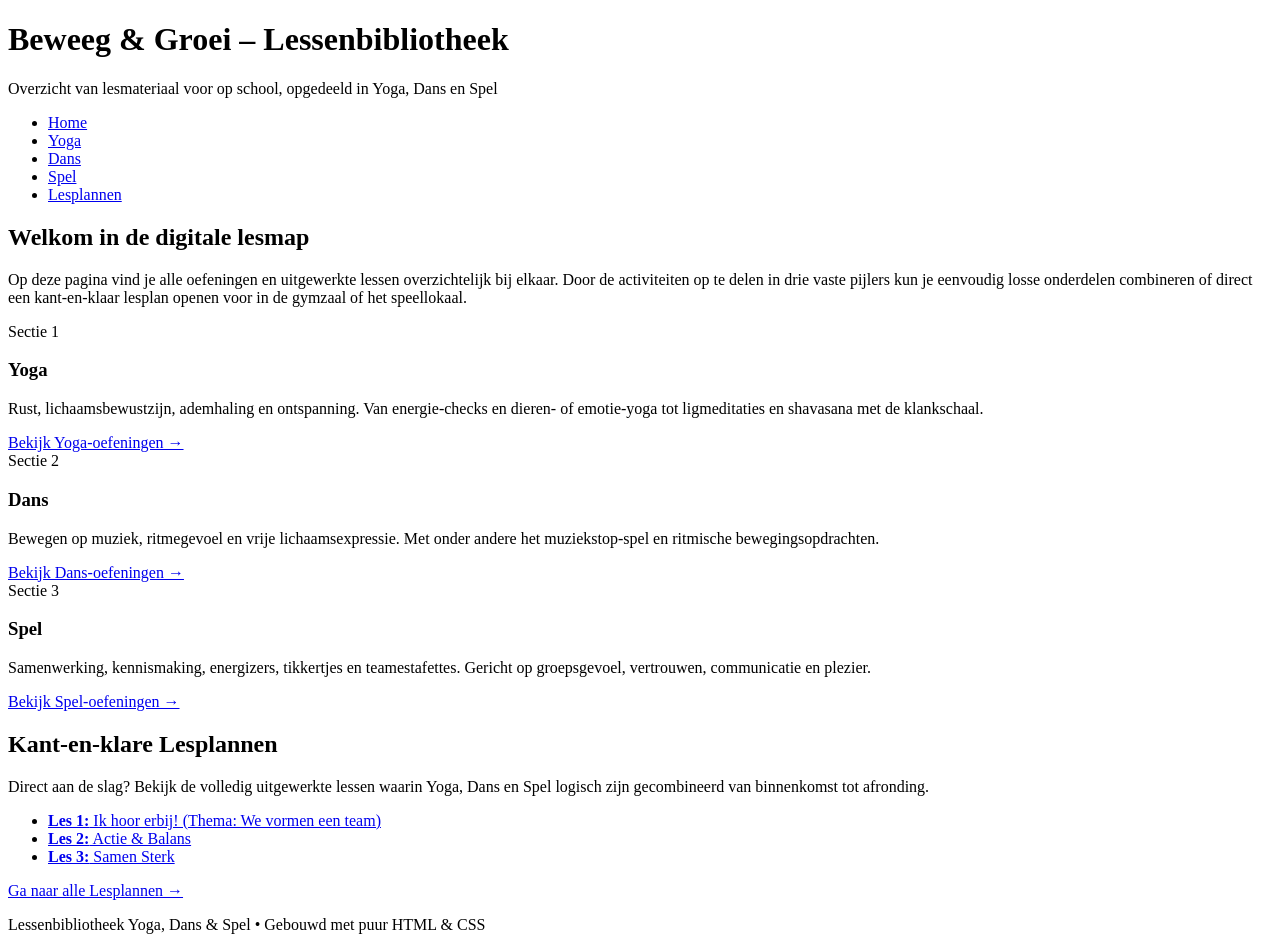
==== index.html @ 541b028b "Add files via upload" ====
<!DOCTYPE html>
<html lang="nl">
<head>
    <meta charset="UTF-8">
    <meta name="viewport" content="width=device-width, initial-scale=1.0">
    <title>Lessenoverzicht – Yoga, Dans &amp; Spel</title>
    <link rel="stylesheet" href="css/style.css">
</head>
<body>

    <header class="site-header">
        <div class="container">
            <h1>Beweeg &amp; Groei – Lessenbibliotheek</h1>
            <p class="subtitle">Overzicht van lesmateriaal voor op school, opgedeeld in Yoga, Dans en Spel</p>
        </div>
    </header>

    <nav class="main-nav" aria-label="Hoofdnavigatie">
        <div class="container">
            <ul>
                <li><a href="index.html" class="active">Home</a></li>
                <li><a href="yoga.html">Yoga</a></li>
                <li><a href="dans.html">Dans</a></li>
                <li><a href="spel.html">Spel</a></li>
                <li><a href="lessen.html">Lesplannen</a></li>
            </ul>
        </div>
    </nav>

    <main class="container">
        <section class="intro-section">
            <h2>Welkom in de digitale lesmap</h2>
            <p>
                Op deze pagina vind je alle oefeningen en uitgewerkte lessen overzichtelijk bij elkaar. 
                Door de activiteiten op te delen in drie vaste pijlers kun je eenvoudig losse onderdelen 
                combineren of direct een kant-en-klaar lesplan openen voor in de gymzaal of het speellokaal.
            </p>
        </section>

        <section class="pillars-grid" aria-label="De drie pijlers">
            <article class="card card-yoga">
                <span class="badge badge-yoga">Sectie 1</span>
                <h3>Yoga</h3>
                <p>
                    Rust, lichaamsbewustzijn, ademhaling en ontspanning. Van energie-checks en 
                    dieren- of emotie-yoga tot ligmeditaties en shavasana met de klankschaal.
                </p>
                <a href="yoga.html" class="btn btn-yoga">Bekijk Yoga-oefeningen &rarr;</a>
            </article>

            <article class="card card-dans">
                <span class="badge badge-dans">Sectie 2</span>
                <h3>Dans</h3>
                <p>
                    Bewegen op muziek, ritmegevoel en vrije lichaamsexpressie. 
                    Met onder andere het muziekstop-spel en ritmische bewegingsopdrachten.
                </p>
                <a href="dans.html" class="btn btn-dans">Bekijk Dans-oefeningen &rarr;</a>
            </article>

            <article class="card card-spel">
                <span class="badge badge-spel">Sectie 3</span>
                <h3>Spel</h3>
                <p>
                    Samenwerking, kennismaking, energizers, tikkertjes en teamestafettes. 
                    Gericht op groepsgevoel, vertrouwen, communicatie en plezier.
                </p>
                <a href="spel.html" class="btn btn-spel">Bekijk Spel-oefeningen &rarr;</a>
            </article>
        </section>

        <section class="lesson-plans-banner">
            <div class="banner-content">
                <h2>Kant-en-klare Lesplannen</h2>
                <p>
                    Direct aan de slag? Bekijk de volledig uitgewerkte lessen waarin Yoga, Dans en Spel 
                    logisch zijn gecombineerd van binnenkomst tot afronding.
                </p>
                <ul class="lesson-quicklinks">
                    <li><a href="lessen.html#les-1"><strong>Les 1:</strong> Ik hoor erbij! (Thema: We vormen een team)</a></li>
                    <li><a href="lessen.html#les-2"><strong>Les 2:</strong> Actie &amp; Balans</a></li>
                    <li><a href="lessen.html#les-3"><strong>Les 3:</strong> Samen Sterk</a></li>
                </ul>
                <a href="lessen.html" class="btn btn-primary">Ga naar alle Lesplannen &rarr;</a>
            </div>
        </section>
    </main>

    <footer class="site-footer">
        <div class="container">
            <p>Lessenbibliotheek Yoga, Dans &amp; Spel &bull; Gebouwd met puur HTML &amp; CSS</p>
        </div>
    </footer>

</body>
</html>
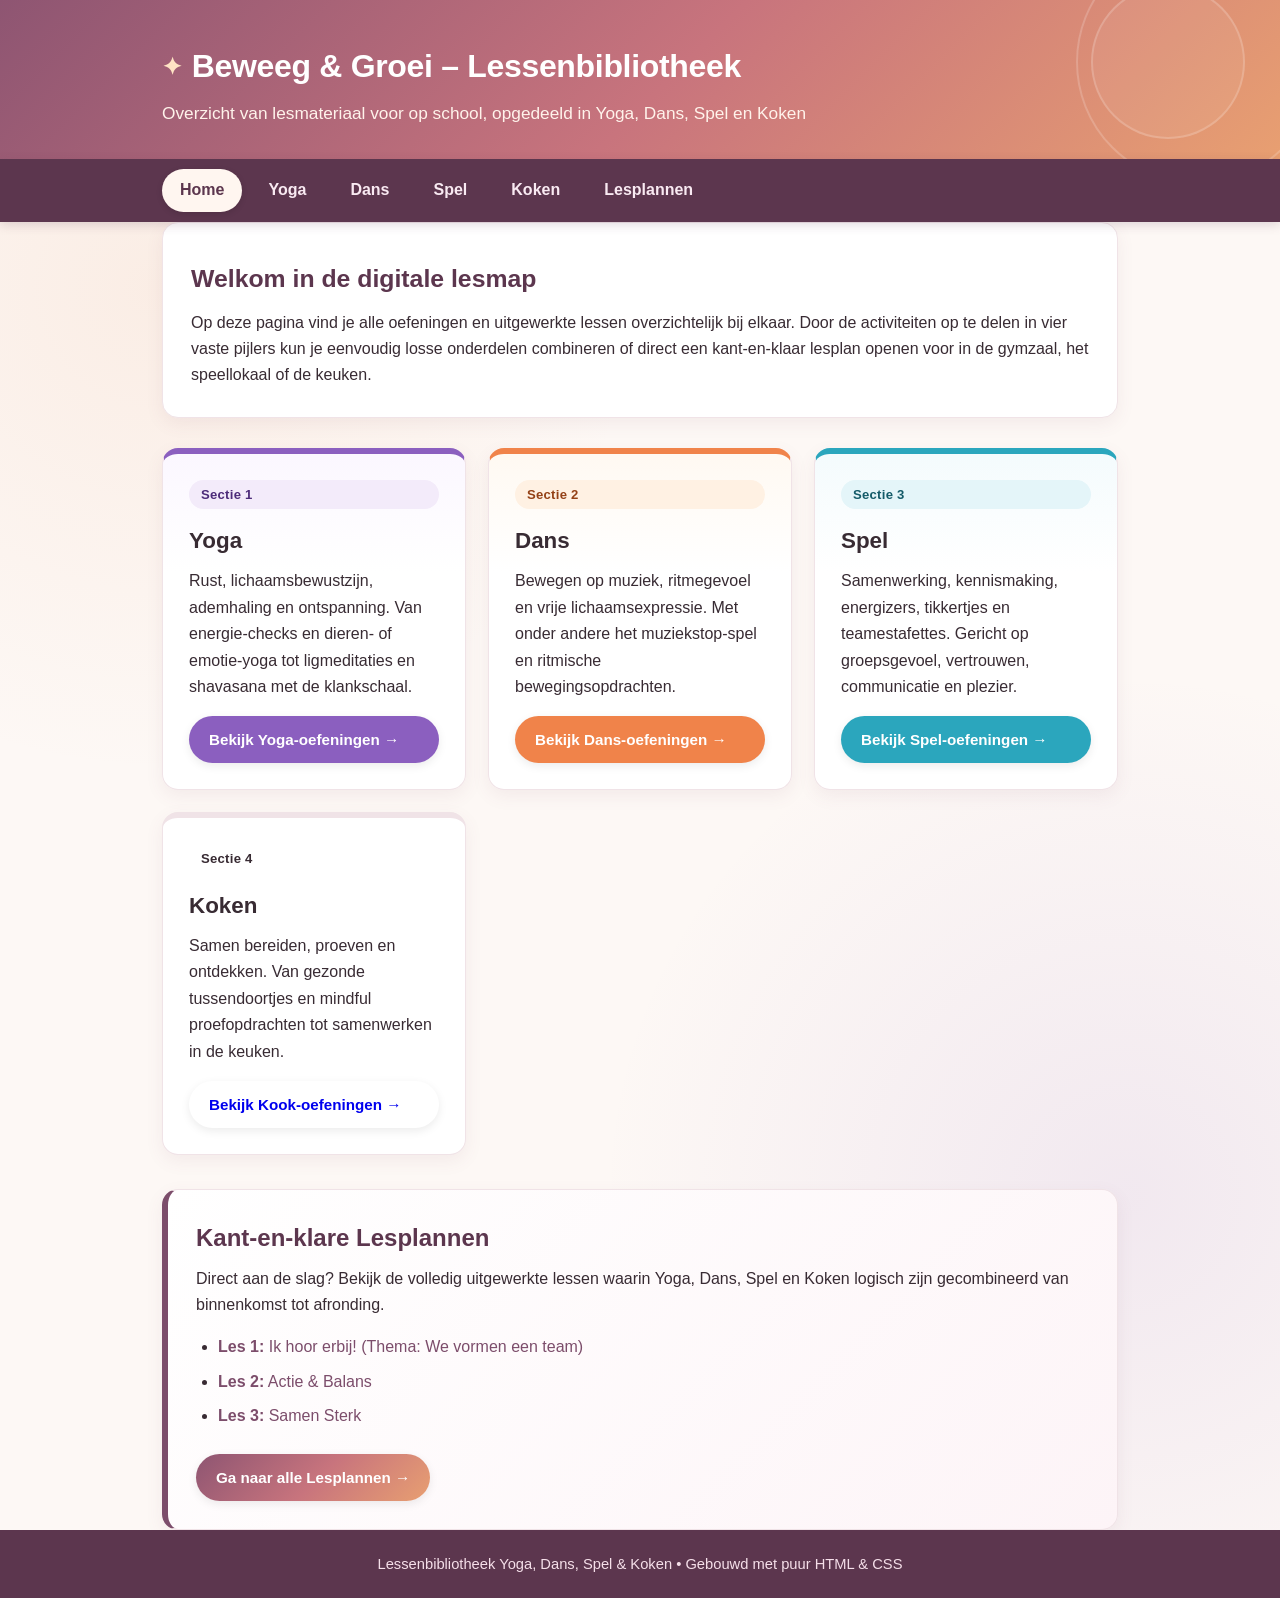
==== commit 9db78d95: "Update index.html" ====
--- a/index.html
+++ b/index.html
@@ -3,7 +3,7 @@
 <head>
     <meta charset="UTF-8">
     <meta name="viewport" content="width=device-width, initial-scale=1.0">
-    <title>Lessenoverzicht – Yoga, Dans &amp; Spel</title>
+    <title>Lessenoverzicht – Yoga, Dans, Spel &amp; Koken</title>
     <link rel="stylesheet" href="css/style.css">
 </head>
 <body>
@@ -11,7 +11,7 @@
     <header class="site-header">
         <div class="container">
             <h1>Beweeg &amp; Groei – Lessenbibliotheek</h1>
-            <p class="subtitle">Overzicht van lesmateriaal voor op school, opgedeeld in Yoga, Dans en Spel</p>
+            <p class="subtitle">Overzicht van lesmateriaal voor op school, opgedeeld in Yoga, Dans, Spel en Koken</p>
         </div>
     </header>
 
@@ -22,6 +22,7 @@
                 <li><a href="yoga.html">Yoga</a></li>
                 <li><a href="dans.html">Dans</a></li>
                 <li><a href="spel.html">Spel</a></li>
+                <li><a href="koken.html">Koken</a></li>
                 <li><a href="lessen.html">Lesplannen</a></li>
             </ul>
         </div>
@@ -32,12 +33,12 @@
             <h2>Welkom in de digitale lesmap</h2>
             <p>
                 Op deze pagina vind je alle oefeningen en uitgewerkte lessen overzichtelijk bij elkaar. 
-                Door de activiteiten op te delen in drie vaste pijlers kun je eenvoudig losse onderdelen 
-                combineren of direct een kant-en-klaar lesplan openen voor in de gymzaal of het speellokaal.
+                Door de activiteiten op te delen in vier vaste pijlers kun je eenvoudig losse onderdelen 
+                combineren of direct een kant-en-klaar lesplan openen voor in de gymzaal, het speellokaal of de keuken.
             </p>
         </section>
 
-        <section class="pillars-grid" aria-label="De drie pijlers">
+        <section class="pillars-grid" aria-label="De vier pijlers">
             <article class="card card-yoga">
                 <span class="badge badge-yoga">Sectie 1</span>
                 <h3>Yoga</h3>
@@ -67,13 +68,23 @@
                 </p>
                 <a href="spel.html" class="btn btn-spel">Bekijk Spel-oefeningen &rarr;</a>
             </article>
+
+            <article class="card card-koken">
+                <span class="badge badge-koken">Sectie 4</span>
+                <h3>Koken</h3>
+                <p>
+                    Samen bereiden, proeven en ontdekken. Van gezonde tussendoortjes 
+                    en mindful proefopdrachten tot samenwerken in de keuken.
+                </p>
+                <a href="koken.html" class="btn btn-koken">Bekijk Kook-oefeningen &rarr;</a>
+            </article>
         </section>
 
         <section class="lesson-plans-banner">
             <div class="banner-content">
                 <h2>Kant-en-klare Lesplannen</h2>
                 <p>
-                    Direct aan de slag? Bekijk de volledig uitgewerkte lessen waarin Yoga, Dans en Spel 
+                    Direct aan de slag? Bekijk de volledig uitgewerkte lessen waarin Yoga, Dans, Spel en Koken 
                     logisch zijn gecombineerd van binnenkomst tot afronding.
                 </p>
                 <ul class="lesson-quicklinks">
@@ -88,7 +99,7 @@
 
     <footer class="site-footer">
         <div class="container">
-            <p>Lessenbibliotheek Yoga, Dans &amp; Spel &bull; Gebouwd met puur HTML &amp; CSS</p>
+            <p>Lessenbibliotheek Yoga, Dans, Spel &amp; Koken &bull; Gebouwd met puur HTML &amp; CSS</p>
         </div>
     </footer>
 
--- a/css/style.css
+++ b/css/style.css
@@ -0,0 +1,553 @@
+/* =========================================================
+   Vrolijke & Warme Yoga-stijl (Zonder groen, puur HTML & CSS)
+   ========================================================= */
+:root {
+    /* Zachte, warme achtergronden (Zand, Lotusbloesem & Crème) */
+    --bg-page: #fdf8f5;
+    --bg-surface: #ffffff;
+    --text-main: #382b33;
+    --text-muted: #76646e;
+    --border-light: #f0e3e7;
+
+    /* Hoofdkleur: Warm Lotus-paars / Bessen & Zonsopgang */
+    --primary: #7c4d6b;
+    --primary-dark: #5c364e;
+    --header-gradient: linear-gradient(135deg, #8e5572 0%, #c8747d 52%, #e89f71 100%);
+
+    /* Sectiekleur 1: Yoga (Zacht Lavendel & Amethist) */
+    --yoga-bg: #f3ebfa;
+    --yoga-accent: #8b5fbf;
+    --yoga-text: #4d2c7a;
+
+    /* Sectiekleur 2: Dans (Zonnig Perzik & Koraal) */
+    --dans-bg: #fff1e3;
+    --dans-accent: #f0834a;
+    --dans-text: #944116;
+
+    /* Sectiekleur 3: Spel (Vrolijk Turkoois / Hemelsblauw) */
+    --spel-bg: #e4f5f9;
+    --spel-accent: #2ba6bd;
+    --spel-text: #145b69;
+
+    --radius: 16px;
+    --shadow: 0 6px 18px rgba(124, 77, 107, 0.08);
+}
+
+* {
+    box-sizing: border-box;
+    margin: 0;
+    padding: 0;
+}
+
+body {
+    font-family: "Quicksand", "Nunito", -apple-system, BlinkMacSystemFont, "Segoe UI", Roboto, Helvetica, Arial, sans-serif;
+    background-color: var(--bg-page);
+    /* Subtiel, rustgevend mandala-achtig stippen- en golfpatroon in pure CSS */
+    background-image: 
+        radial-gradient(circle at 12% 18%, rgba(232, 159, 113, 0.12) 0%, transparent 28%),
+        radial-gradient(circle at 88% 75%, rgba(139, 95, 191, 0.10) 0%, transparent 32%);
+    color: var(--text-main);
+    line-height: 1.65;
+    display: flex;
+    flex-direction: column;
+    min-height: 100vh;
+}
+
+.container {
+    width: 100%;
+    max-width: 1000px;
+    margin: 0 auto;
+    padding: 0 22px;
+}
+
+/* =========================================================
+   Header & Navigatie (Zonsopgang / Lotus sfeer)
+   ========================================================= */
+.site-header {
+    background: var(--header-gradient);
+    color: #ffffff;
+    padding: 40px 0 32px;
+    position: relative;
+    overflow: hidden;
+}
+
+/* Decoratieve lotus/zonne-cirkels in de header (pure CSS) */
+.site-header::before,
+.site-header::after {
+    content: "";
+    position: absolute;
+    border-radius: 50%;
+    border: 2px solid rgba(255, 255, 255, 0.18);
+    pointer-events: none;
+}
+
+.site-header::before {
+    width: 240px;
+    height: 240px;
+    right: -40px;
+    top: -60px;
+}
+
+.site-header::after {
+    width: 150px;
+    height: 150px;
+    right: 35px;
+    top: -15px;
+    background: rgba(255, 255, 255, 0.06);
+}
+
+.site-header h1 {
+    font-size: 2rem;
+    letter-spacing: -0.01em;
+    margin-bottom: 6px;
+    display: flex;
+    align-items: center;
+    gap: 10px;
+}
+
+/* Subtiel lotus/ster-symbool voor de titel */
+.site-header h1::before {
+    content: "✦";
+    font-size: 1.5rem;
+    color: #ffe3c4;
+}
+
+.site-header .subtitle {
+    color: #fff3eb;
+    font-size: 1.08rem;
+}
+
+.main-nav {
+    background-color: var(--primary-dark);
+    position: sticky;
+    top: 0;
+    z-index: 10;
+    box-shadow: 0 3px 10px rgba(92, 54, 78, 0.18);
+}
+
+.main-nav ul {
+    list-style: none;
+    display: flex;
+    flex-wrap: wrap;
+    gap: 8px;
+    padding: 10px 0;
+}
+
+.main-nav a {
+    display: inline-block;
+    color: #f9eaf2;
+    text-decoration: none;
+    padding: 8px 18px;
+    border-radius: 25px;
+    font-weight: 600;
+    transition: background-color 0.2s, transform 0.15s;
+}
+
+.main-nav a:hover {
+    background-color: rgba(255, 255, 255, 0.16);
+    color: #ffffff;
+}
+
+.main-nav a.active {
+    background-color: #fff6f0;
+    color: var(--primary-dark);
+    font-weight: 700;
+    box-shadow: 0 2px 6px rgba(0, 0, 0, 0.12);
+}
+
+/* =========================================================
+   Main Content & Intro
+   ========================================================= */
+main {
+    flex: 1;
+    padding: 34px 22px 52px;
+}
+
+.intro-section {
+    background: var(--bg-surface);
+    padding: 28px;
+    border-radius: var(--radius);
+    border: 1px solid var(--border-light);
+    box-shadow: var(--shadow);
+    margin-bottom: 30px;
+}
+
+.intro-section h2 {
+    margin-top: 8px;
+    margin-bottom: 10px;
+    font-size: 1.55rem;
+    color: var(--primary-dark);
+}
+
+.anchor-nav {
+    display: flex;
+    flex-wrap: wrap;
+    gap: 10px;
+    margin-top: 18px;
+}
+
+.anchor-nav a {
+    background-color: #fcf5f8;
+    border: 1px solid #e6d3dc;
+    color: var(--primary-dark);
+    text-decoration: none;
+    padding: 7px 16px;
+    border-radius: 25px;
+    font-size: 0.9rem;
+    font-weight: 600;
+    transition: all 0.2s;
+}
+
+.anchor-nav a:hover {
+    background-color: var(--primary);
+    border-color: var(--primary);
+    color: #ffffff;
+}
+
+/* =========================================================
+   Badges & Knoppen
+   ========================================================= */
+.badge {
+    display: inline-block;
+    padding: 4px 12px;
+    border-radius: 25px;
+    font-size: 0.82rem;
+    font-weight: 700;
+    letter-spacing: 0.02em;
+}
+
+.badge-yoga {
+    background-color: var(--yoga-bg);
+    color: var(--yoga-text);
+}
+
+.badge-dans {
+    background-color: var(--dans-bg);
+    color: var(--dans-text);
+}
+
+.badge-spel {
+    background-color: var(--spel-bg);
+    color: var(--spel-text);
+}
+
+.badge-neutral {
+    background-color: #f5eef2;
+    color: var(--text-muted);
+}
+
+.btn {
+    display: inline-block;
+    text-decoration: none;
+    padding: 11px 20px;
+    border-radius: 25px;
+    font-weight: 700;
+    font-size: 0.95rem;
+    margin-top: 16px;
+    transition: transform 0.15s, opacity 0.2s;
+    box-shadow: 0 3px 10px rgba(0, 0, 0, 0.08);
+}
+
+.btn:hover {
+    opacity: 0.92;
+    transform: translateY(-1px);
+}
+
+.btn-yoga {
+    background-color: var(--yoga-accent);
+    color: #ffffff;
+}
+
+.btn-dans {
+    background-color: var(--dans-accent);
+    color: #ffffff;
+}
+
+.btn-spel {
+    background-color: var(--spel-accent);
+    color: #ffffff;
+}
+
+.btn-primary {
+    background: var(--header-gradient);
+    color: #ffffff;
+}
+
+/* =========================================================
+   Homepagina Grid & Banner
+   ========================================================= */
+.pillars-grid {
+    display: grid;
+    grid-template-columns: repeat(auto-fit, minmax(280px, 1fr));
+    gap: 22px;
+    margin-bottom: 34px;
+}
+
+.card {
+    background: var(--bg-surface);
+    border-radius: var(--radius);
+    padding: 26px;
+    border: 1px solid var(--border-light);
+    border-top-width: 6px;
+    box-shadow: var(--shadow);
+    display: flex;
+    flex-direction: column;
+    justify-content: space-between;
+}
+
+.card h3 {
+    margin: 14px 0 8px;
+    font-size: 1.4rem;
+    color: var(--text-main);
+}
+
+.card-yoga {
+    border-top-color: var(--yoga-accent);
+    background: linear-gradient(180deg, #fbf7ff 0%, #ffffff 35%);
+}
+
+.card-dans {
+    border-top-color: var(--dans-accent);
+    background: linear-gradient(180deg, #fff9f2 0%, #ffffff 35%);
+}
+
+.card-spel {
+    border-top-color: var(--spel-accent);
+    background: linear-gradient(180deg, #f4fbfd 0%, #ffffff 35%);
+}
+
+.lesson-plans-banner {
+    background: linear-gradient(135deg, #ffffff 0%, #fdf4f7 100%);
+    border: 1px solid var(--border-light);
+    border-left: 6px solid var(--primary);
+    border-radius: var(--radius);
+    padding: 28px;
+    box-shadow: var(--shadow);
+}
+
+.lesson-plans-banner h2 {
+    margin-bottom: 8px;
+    color: var(--primary-dark);
+}
+
+.lesson-quicklinks {
+    margin: 16px 0 8px 22px;
+}
+
+.lesson-quicklinks li {
+    margin-bottom: 8px;
+}
+
+.lesson-quicklinks a {
+    color: var(--primary);
+    text-decoration: none;
+    font-weight: 500;
+}
+
+.lesson-quicklinks a:hover {
+    text-decoration: underline;
+    color: var(--primary-dark);
+}
+
+/* =========================================================
+   Inklapbare Oefeningen (<details> & <summary>)
+   ========================================================= */
+.category-section {
+    margin-bottom: 34px;
+}
+
+.category-section h3 {
+    margin-bottom: 16px;
+    padding-bottom: 8px;
+    border-bottom: 2px solid var(--border-light);
+    color: var(--primary-dark);
+    font-size: 1.25rem;
+}
+
+.exercise-card {
+    background: var(--bg-surface);
+    border: 1px solid var(--border-light);
+    border-left-width: 6px;
+    border-radius: 14px;
+    margin-bottom: 14px;
+    box-shadow: var(--shadow);
+    overflow: hidden;
+}
+
+.exercise-card.card-yoga { border-left-color: var(--yoga-accent); }
+.exercise-card.card-dans { border-left-color: var(--dans-accent); }
+.exercise-card.card-spel { border-left-color: var(--spel-accent); }
+
+.exercise-card summary {
+    padding: 18px 22px;
+    cursor: pointer;
+    list-style: none;
+    display: flex;
+    justify-content: space-between;
+    align-items: center;
+    flex-wrap: wrap;
+    gap: 10px;
+    font-weight: 700;
+}
+
+.exercise-card summary::-webkit-details-marker {
+    display: none;
+}
+
+.exercise-card summary::after {
+    content: "+";
+    font-size: 1.35rem;
+    font-weight: bold;
+    color: var(--primary);
+    background: #f9eff4;
+    width: 30px;
+    height: 30px;
+    border-radius: 50%;
+    display: inline-flex;
+    align-items: center;
+    justify-content: center;
+    margin-left: 8px;
+}
+
+.exercise-card[open] summary::after {
+    content: "−";
+    background: var(--primary);
+    color: #ffffff;
+}
+
+.exercise-card[open] summary {
+    border-bottom: 1px solid var(--border-light);
+    background-color: #fdf9fb;
+}
+
+.ex-title {
+    font-size: 1.12rem;
+    flex: 1;
+    color: var(--text-main);
+}
+
+.ex-meta {
+    font-size: 0.85rem;
+    font-weight: 600;
+    color: var(--text-muted);
+    background: #f7eff3;
+    padding: 4px 12px;
+    border-radius: 20px;
+}
+
+.ex-body {
+    padding: 20px 26px;
+}
+
+.ex-body ul {
+    margin-left: 18px;
+}
+
+.ex-body li {
+    margin-bottom: 8px;
+}
+
+.ex-body ol {
+    margin: 6px 0 6px 20px;
+}
+
+.info-box {
+    background-color: var(--dans-bg);
+    border-left: 5px solid var(--dans-accent);
+    padding: 18px 22px;
+    border-radius: 12px;
+    margin-top: 18px;
+}
+
+.info-box h4 {
+    color: var(--dans-text);
+    margin-bottom: 4px;
+}
+
+/* =========================================================
+   Lesplannen & Tabellen
+   ========================================================= */
+.lesson-plan-card {
+    background: var(--bg-surface);
+    border: 1px solid var(--border-light);
+    border-radius: var(--radius);
+    padding: 26px;
+    margin-bottom: 30px;
+    box-shadow: var(--shadow);
+}
+
+.lesson-header {
+    margin-bottom: 18px;
+    padding-bottom: 16px;
+    border-bottom: 1px solid var(--border-light);
+}
+
+.lesson-header h3 {
+    font-size: 1.45rem;
+    color: var(--primary);
+    margin-bottom: 6px;
+}
+
+.lesson-header p {
+    margin-bottom: 4px;
+}
+
+.table-responsive {
+    overflow-x: auto;
+}
+
+.lesson-table {
+    width: 100%;
+    border-collapse: collapse;
+    text-align: left;
+    font-size: 0.95rem;
+}
+
+.lesson-table th,
+.lesson-table td {
+    padding: 14px 14px;
+    border-bottom: 1px solid var(--border-light);
+    vertical-align: top;
+}
+
+.lesson-table th {
+    background-color: #faf2f6;
+    font-weight: 700;
+    color: var(--primary-dark);
+}
+
+.lesson-table tr:hover td {
+    background-color: #fffcfa;
+}
+
+.lesson-table tr:last-child td {
+    border-bottom: none;
+}
+
+/* =========================================================
+   Footer
+   ========================================================= */
+.site-footer {
+    background: var(--primary-dark);
+    color: #f5dfe9;
+    text-align: center;
+    padding: 22px 0;
+    font-size: 0.92rem;
+    margin-top: auto;
+}
+
+/* =========================================================
+   Mobiele weergave
+   ========================================================= */
+@media (max-width: 600px) {
+    .site-header h1 {
+        font-size: 1.55rem;
+    }
+    .main-nav ul {
+        gap: 4px;
+    }
+    .main-nav a {
+        padding: 6px 12px;
+        font-size: 0.9rem;
+    }
+}
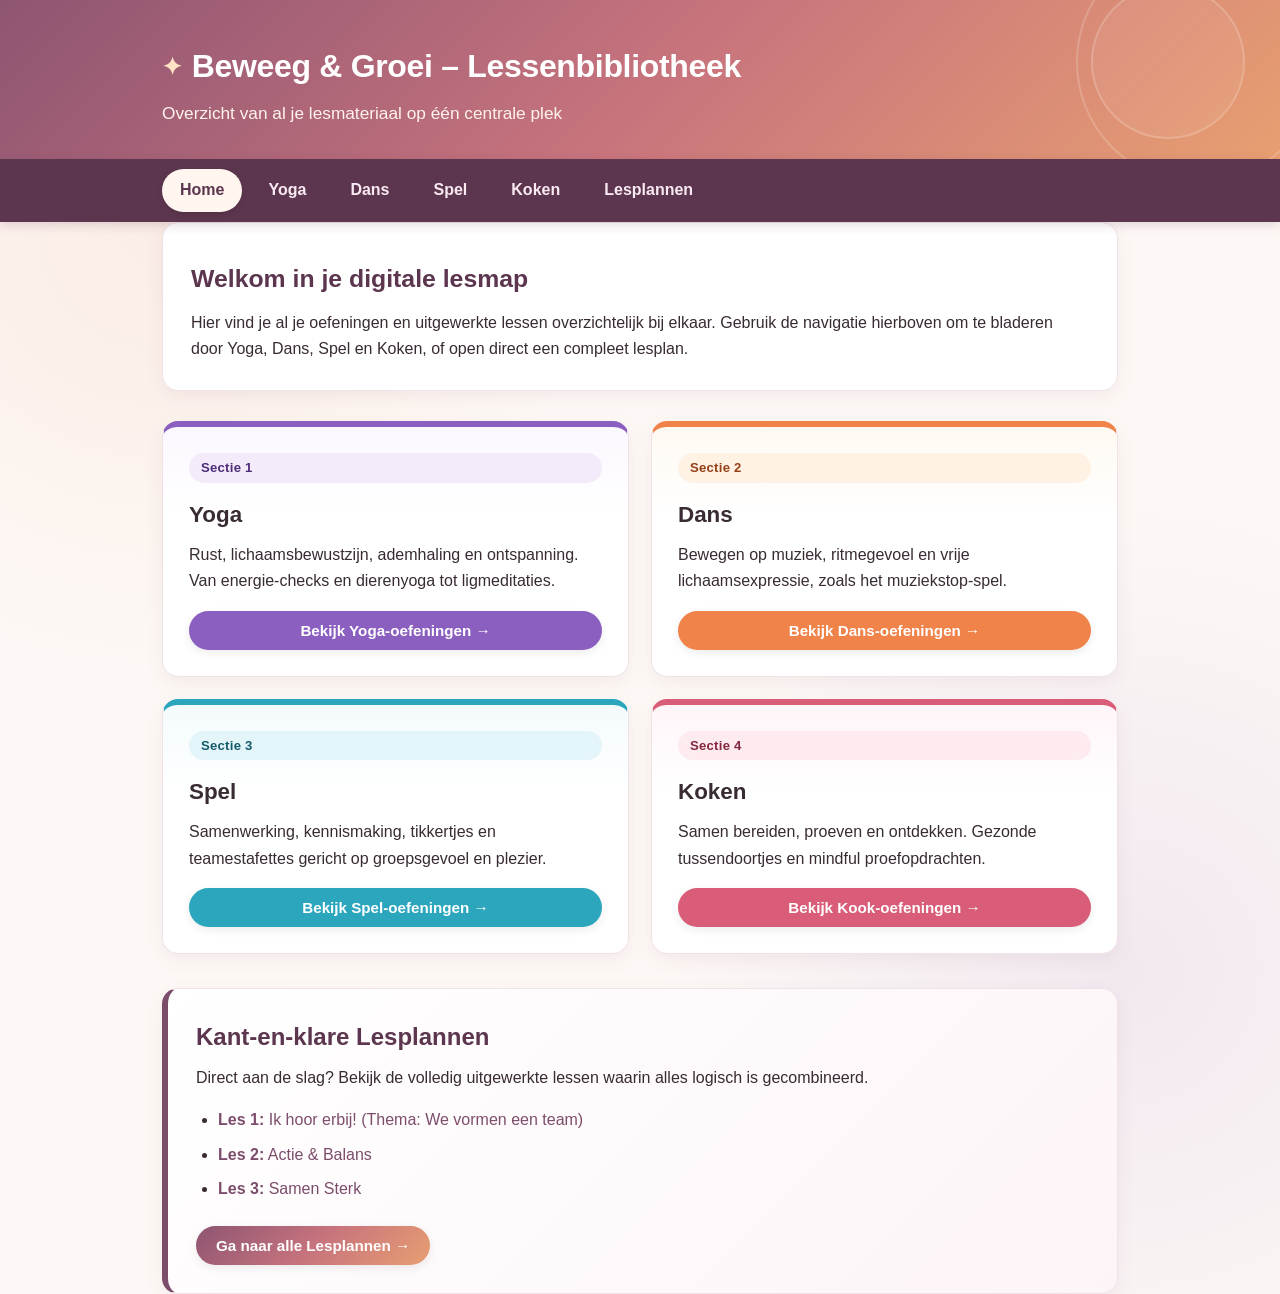
==== commit f072c2e1: "Create index.html" ====
--- a/index.html
+++ b/index.html
@@ -3,105 +3,498 @@
 <head>
     <meta charset="UTF-8">
     <meta name="viewport" content="width=device-width, initial-scale=1.0">
-    <title>Lessenoverzicht – Yoga, Dans, Spel &amp; Koken</title>
-    <link rel="stylesheet" href="css/style.css">
+    <title>Beweeg &amp; Groei – Lessenbibliotheek</title>
+    <style>
+        /* =========================================================
+           Vrolijke & Warme Yoga-stijl (Alles in 1 bestand)
+           ========================================================= */
+        :root {
+            --bg-page: #fdf8f5;
+            --bg-surface: #ffffff;
+            --text-main: #382b33;
+            --text-muted: #76646e;
+            --border-light: #f0e3e7;
+
+            --primary: #7c4d6b;
+            --primary-dark: #5c364e;
+            --header-gradient: linear-gradient(135deg, #8e5572 0%, #c8747d 52%, #e89f71 100%);
+
+            --yoga-bg: #f3ebfa;
+            --yoga-accent: #8b5fbf;
+            --yoga-text: #4d2c7a;
+
+            --dans-bg: #fff1e3;
+            --dans-accent: #f0834a;
+            --dans-text: #944116;
+
+            --spel-bg: #e4f5f9;
+            --spel-accent: #2ba6bd;
+            --spel-text: #145b69;
+
+            --koken-bg: #fdebf0;
+            --koken-accent: #d95d78;
+            --koken-text: #85283d;
+
+            --radius: 16px;
+            --shadow: 0 6px 18px rgba(124, 77, 107, 0.08);
+        }
+
+        * {
+            box-sizing: border-box;
+            margin: 0;
+            padding: 0;
+        }
+
+        body {
+            font-family: "Quicksand", "Nunito", -apple-system, BlinkMacSystemFont, "Segoe UI", Roboto, Helvetica, Arial, sans-serif;
+            background-color: var(--bg-page);
+            background-image: 
+                radial-gradient(circle at 12% 18%, rgba(232, 159, 113, 0.12) 0%, transparent 28%),
+                radial-gradient(circle at 88% 75%, rgba(139, 95, 191, 0.10) 0%, transparent 32%);
+            color: var(--text-main);
+            line-height: 1.65;
+            display: flex;
+            flex-direction: column;
+            min-height: 100vh;
+        }
+
+        .container {
+            width: 100%;
+            max-width: 1000px;
+            margin: 0 auto;
+            padding: 0 22px;
+        }
+
+        /* Header & Navigatie */
+        .site-header {
+            background: var(--header-gradient);
+            color: #ffffff;
+            padding: 40px 0 32px;
+            position: relative;
+            overflow: hidden;
+        }
+
+        .site-header::before,
+        .site-header::after {
+            content: "";
+            position: absolute;
+            border-radius: 50%;
+            border: 2px solid rgba(255, 255, 255, 0.18);
+            pointer-events: none;
+        }
+
+        .site-header::before {
+            width: 240px;
+            height: 240px;
+            right: -40px;
+            top: -60px;
+        }
+
+        .site-header::after {
+            width: 150px;
+            height: 150px;
+            right: 35px;
+            top: -15px;
+            background: rgba(255, 255, 255, 0.06);
+        }
+
+        .site-header h1 {
+            font-size: 2rem;
+            letter-spacing: -0.01em;
+            margin-bottom: 6px;
+            display: flex;
+            align-items: center;
+            gap: 10px;
+        }
+
+        .site-header h1::before {
+            content: "✦";
+            font-size: 1.5rem;
+            color: #ffe3c4;
+        }
+
+        .site-header .subtitle {
+            color: #fff3eb;
+            font-size: 1.08rem;
+        }
+
+        .main-nav {
+            background-color: var(--primary-dark);
+            position: sticky;
+            top: 0;
+            z-index: 10;
+            box-shadow: 0 3px 10px rgba(92, 54, 78, 0.18);
+        }
+
+        .main-nav ul {
+            list-style: none;
+            display: flex;
+            flex-wrap: wrap;
+            gap: 8px;
+            padding: 10px 0;
+        }
+
+        .main-nav a {
+            display: inline-block;
+            color: #f9eaf2;
+            text-decoration: none;
+            padding: 8px 18px;
+            border-radius: 25px;
+            font-weight: 600;
+            transition: background-color 0.2s, transform 0.15s;
+            cursor: pointer;
+        }
+
+        .main-nav a:hover, .main-nav a.active {
+            background-color: #fff6f0;
+            color: var(--primary-dark);
+            font-weight: 700;
+            box-shadow: 0 2px 6px rgba(0, 0, 0, 0.12);
+        }
+
+        /* Views (Single Page Application logica via JS) */
+        .view-section {
+            display: none;
+        }
+
+        .view-section.active-view {
+            display: block;
+        }
+
+        main {
+            flex: 1;
+            padding: 34px 22px 52px;
+        }
+
+        .intro-section {
+            background: var(--bg-surface);
+            padding: 28px;
+            border-radius: var(--radius);
+            border: 1px solid var(--border-light);
+            box-shadow: var(--shadow);
+            margin-bottom: 30px;
+        }
+
+        .intro-section h2 {
+            margin-top: 8px;
+            margin-bottom: 10px;
+            font-size: 1.55rem;
+            color: var(--primary-dark);
+        }
+
+        /* Badges & Knoppen */
+        .badge {
+            display: inline-block;
+            padding: 4px 12px;
+            border-radius: 25px;
+            font-size: 0.82rem;
+            font-weight: 700;
+            letter-spacing: 0.02em;
+        }
+
+        .badge-yoga { background-color: var(--yoga-bg); color: var(--yoga-text); }
+        .badge-dans { background-color: var(--dans-bg); color: var(--dans-text); }
+        .badge-spel { background-color: var(--spel-bg); color: var(--spel-text); }
+        .badge-koken { background-color: var(--koken-bg); color: var(--koken-text); }
+        .badge-neutral { background-color: #f5eef2; color: var(--text-muted); }
+
+        .btn {
+            display: inline-block;
+            text-decoration: none;
+            padding: 11px 20px;
+            border-radius: 25px;
+            font-weight: 700;
+            font-size: 0.95rem;
+            margin-top: 16px;
+            transition: transform 0.15s, opacity 0.2s;
+            box-shadow: 0 3px 10px rgba(0, 0, 0, 0.08);
+            cursor: pointer;
+            border: none;
+        }
+
+        .btn:hover { opacity: 0.92; transform: translateY(-1px); }
+        .btn-yoga { background-color: var(--yoga-accent); color: #ffffff; }
+        .btn-dans { background-color: var(--dans-accent); color: #ffffff; }
+        .btn-spel { background-color: var(--spel-accent); color: #ffffff; }
+        .btn-koken { background-color: var(--koken-accent); color: #ffffff; }
+        .btn-primary { background: var(--header-gradient); color: #ffffff; }
+
+        /* Home Grid */
+        .pillars-grid {
+            display: grid;
+            grid-template-columns: repeat(auto-fit, minmax(380px, 1fr));
+            gap: 22px;
+            margin-bottom: 34px;
+        }
+
+        .card {
+            background: var(--bg-surface);
+            border-radius: var(--radius);
+            padding: 26px;
+            border: 1px solid var(--border-light);
+            border-top-width: 6px;
+            box-shadow: var(--shadow);
+            display: flex;
+            flex-direction: column;
+            justify-content: space-between;
+        }
+
+        .card h3 { margin: 14px 0 8px; font-size: 1.4rem; color: var(--text-main); }
+        .card-yoga { border-top-color: var(--yoga-accent); background: linear-gradient(180deg, #fbf7ff 0%, #ffffff 35%); }
+        .card-dans { border-top-color: var(--dans-accent); background: linear-gradient(180deg, #fff9f2 0%, #ffffff 35%); }
+        .card-spel { border-top-color: var(--spel-accent); background: linear-gradient(180deg, #f4fbfd 0%, #ffffff 35%); }
+        .card-koken { border-top-color: var(--koken-accent); background: linear-gradient(180deg, #fff5f8 0%, #ffffff 35%); }
+
+        .lesson-plans-banner {
+            background: linear-gradient(135deg, #ffffff 0%, #fdf4f7 100%);
+            border: 1px solid var(--border-light);
+            border-left: 6px solid var(--primary);
+            border-radius: var(--radius);
+            padding: 28px;
+            box-shadow: var(--shadow);
+        }
+
+        .lesson-plans-banner h2 { margin-bottom: 8px; color: var(--primary-dark); }
+        .lesson-quicklinks { margin: 16px 0 8px 22px; }
+        .lesson-quicklinks li { margin-bottom: 8px; }
+        .lesson-quicklinks a { color: var(--primary); text-decoration: none; font-weight: 500; cursor: pointer; }
+        .lesson-quicklinks a:hover { text-decoration: underline; color: var(--primary-dark); }
+
+        /* Oefeningen Kaarten met inklapbare functionaliteit via JS */
+        .category-section { margin-bottom: 34px; }
+        .category-section h3 { margin-bottom: 16px; padding-bottom: 8px; border-bottom: 2px solid var(--border-light); color: var(--primary-dark); font-size: 1.25rem; }
+
+        .exercise-card {
+            background: var(--bg-surface);
+            border: 1px solid var(--border-light);
+            border-left-width: 6px;
+            border-radius: 14px;
+            margin-bottom: 14px;
+            box-shadow: var(--shadow);
+            overflow: hidden;
+        }
+
+        .exercise-card.card-yoga { border-left-color: var(--yoga-accent); }
+        .exercise-card.card-dans { border-left-color: var(--dans-accent); }
+        .exercise-card.card-spel { border-left-color: var(--spel-accent); }
+        .exercise-card.card-koken { border-left-color: var(--koken-accent); }
+
+        .exercise-header-toggle {
+            padding: 18px 22px;
+            cursor: pointer;
+            display: flex;
+            justify-content: space-between;
+            align-items: center;
+            flex-wrap: wrap;
+            gap: 10px;
+            font-weight: 700;
+            background-color: var(--bg-surface);
+            transition: background-color 0.2s;
+        }
+
+        .exercise-header-toggle:hover {
+            background-color: #fdf9fb;
+        }
+
+        .exercise-header-toggle::after {
+            content: "+";
+            font-size: 1.35rem;
+            font-weight: bold;
+            color: var(--primary);
+            background: #f9eff4;
+            width: 30px;
+            height: 30px;
+            border-radius: 50%;
+            display: inline-flex;
+            align-items: center;
+            justify-content: center;
+            margin-left: 8px;
+        }
+
+        .exercise-card.is-open .exercise-header-toggle::after {
+            content: "−";
+            background: var(--primary);
+            color: #ffffff;
+        }
+
+        .exercise-card.is-open .exercise-header-toggle {
+            border-bottom: 1px solid var(--border-light);
+            background-color: #fdf9fb;
+        }
+
+        .ex-title { font-size: 1.12rem; flex: 1; color: var(--text-main); }
+        .ex-meta { font-size: 0.85rem; font-weight: 600; color: var(--text-muted); background: #f7eff3; padding: 4px 12px; border-radius: 20px; }
+
+        .exercise-content {
+            display: none;
+            padding: 20px 26px;
+        }
+
+        .exercise-card.is-open .exercise-content {
+            display: block;
+        }
+
+        .exercise-content ul { margin-left: 18px; }
+        .exercise-content li { margin-bottom: 8px; }
+        .exercise-content ol { margin: 6px 0 6px 20px; }
+
+        .info-box {
+            background-color: var(--dans-bg);
+            border-left: 5px solid var(--dans-accent);
+            padding: 18px 22px;
+            border-radius: 12px;
+            margin-top: 18px;
+        }
+        .info-box h4 { color: var(--dans-text); margin-bottom: 4px; }
+
+        /* Lesplannen & Tabellen */
+        .lesson-plan-card {
+            background: var(--bg-surface);
+            border: 1px solid var(--border-light);
+            border-radius: var(--radius);
+            padding: 26px;
+            margin-bottom: 30px;
+            box-shadow: var(--shadow);
+        }
+
+        .lesson-header { margin-bottom: 18px; padding-bottom: 16px; border-bottom: 1px solid var(--border-light); }
+        .lesson-header h3 { font-size: 1.45rem; color: var(--primary); margin-bottom: 6px; }
+        .lesson-header p { margin-bottom: 4px; }
+
+        .table-responsive { overflow-x: auto; }
+        .lesson-table { width: 100%; border-collapse: collapse; text-align: left; font-size: 0.95rem; }
+        .lesson-table th, .lesson-table td { padding: 14px; border-bottom: 1px solid var(--border-light); vertical-align: top; }
+        .lesson-table th { background-color: #faf2f6; font-weight: 700; color: var(--primary-dark); }
+        .lesson-table tr:hover td { background-color: #fffcfa; }
+        .lesson-table tr:last-child td { border-bottom: none; }
+
+        /* Footer */
+        .site-footer {
+            background: var(--primary-dark);
+            color: #f5dfe9;
+            text-align: center;
+            padding: 22px 0;
+            font-size: 0.92rem;
+            margin-top: auto;
+        }
+
+        @media (max-width: 600px) {
+            .site-header h1 { font-size: 1.55rem; }
+            .pillars-grid { grid-template-columns: 1fr; }
+            .main-nav ul { gap: 4px; }
+            .main-nav a { padding: 6px 12px; font-size: 0.9rem; }
+        }
+    </style>
 </head>
 <body>
 
     <header class="site-header">
         <div class="container">
             <h1>Beweeg &amp; Groei – Lessenbibliotheek</h1>
-            <p class="subtitle">Overzicht van lesmateriaal voor op school, opgedeeld in Yoga, Dans, Spel en Koken</p>
+            <p class="subtitle">Overzicht van al je lesmateriaal op één centrale plek</p>
         </div>
     </header>
 
     <nav class="main-nav" aria-label="Hoofdnavigatie">
         <div class="container">
             <ul>
-                <li><a href="index.html" class="active">Home</a></li>
-                <li><a href="yoga.html">Yoga</a></li>
-                <li><a href="dans.html">Dans</a></li>
-                <li><a href="spel.html">Spel</a></li>
-                <li><a href="koken.html">Koken</a></li>
-                <li><a href="lessen.html">Lesplannen</a></li>
+                <li><a onclick="switchView('home')" id="nav-home" class="active">Home</a></li>
+                <li><a onclick="switchView('yoga')" id="nav-yoga">Yoga</a></li>
+                <li><a onclick="switchView('dans')" id="nav-dans">Dans</a></li>
+                <li><a onclick="switchView('spel')" id="nav-spel">Spel</a></li>
+                <li><a onclick="switchView('koken')" id="nav-koken">Koken</a></li>
+                <li><a onclick="switchView('lessen')" id="nav-lessen">Lesplannen</a></li>
             </ul>
         </div>
     </nav>
 
     <main class="container">
-        <section class="intro-section">
-            <h2>Welkom in de digitale lesmap</h2>
-            <p>
-                Op deze pagina vind je alle oefeningen en uitgewerkte lessen overzichtelijk bij elkaar. 
-                Door de activiteiten op te delen in vier vaste pijlers kun je eenvoudig losse onderdelen 
-                combineren of direct een kant-en-klaar lesplan openen voor in de gymzaal, het speellokaal of de keuken.
-            </p>
-        </section>
-
-        <section class="pillars-grid" aria-label="De vier pijlers">
-            <article class="card card-yoga">
-                <span class="badge badge-yoga">Sectie 1</span>
-                <h3>Yoga</h3>
+
+        <!-- HOME VIEW -->
+        <section id="view-home" class="view-section active-view">
+            <div class="intro-section">
+                <h2>Welkom in je digitale lesmap</h2>
                 <p>
-                    Rust, lichaamsbewustzijn, ademhaling en ontspanning. Van energie-checks en 
-                    dieren- of emotie-yoga tot ligmeditaties en shavasana met de klankschaal.
+                    Hier vind je al je oefeningen en uitgewerkte lessen overzichtelijk bij elkaar. 
+                    Gebruik de navigatie hierboven om te bladeren door Yoga, Dans, Spel en Koken, of open direct een compleet lesplan.
                 </p>
-                <a href="yoga.html" class="btn btn-yoga">Bekijk Yoga-oefeningen &rarr;</a>
-            </article>
-
-            <article class="card card-dans">
-                <span class="badge badge-dans">Sectie 2</span>
-                <h3>Dans</h3>
-                <p>
-                    Bewegen op muziek, ritmegevoel en vrije lichaamsexpressie. 
-                    Met onder andere het muziekstop-spel en ritmische bewegingsopdrachten.
-                </p>
-                <a href="dans.html" class="btn btn-dans">Bekijk Dans-oefeningen &rarr;</a>
-            </article>
-
-            <article class="card card-spel">
-                <span class="badge badge-spel">Sectie 3</span>
-                <h3>Spel</h3>
-                <p>
-                    Samenwerking, kennismaking, energizers, tikkertjes en teamestafettes. 
-                    Gericht op groepsgevoel, vertrouwen, communicatie en plezier.
-                </p>
-                <a href="spel.html" class="btn btn-spel">Bekijk Spel-oefeningen &rarr;</a>
-            </article>
-
-            <article class="card card-koken">
-                <span class="badge badge-koken">Sectie 4</span>
-                <h3>Koken</h3>
-                <p>
-                    Samen bereiden, proeven en ontdekken. Van gezonde tussendoortjes 
-                    en mindful proefopdrachten tot samenwerken in de keuken.
-                </p>
-                <a href="koken.html" class="btn btn-koken">Bekijk Kook-oefeningen &rarr;</a>
-            </article>
-        </section>
-
-        <section class="lesson-plans-banner">
-            <div class="banner-content">
+            </div>
+
+            <div class="pillars-grid">
+                <article class="card card-yoga">
+                    <span class="badge badge-yoga">Sectie 1</span>
+                    <h3>Yoga</h3>
+                    <p>Rust, lichaamsbewustzijn, ademhaling en ontspanning. Van energie-checks en dierenyoga tot ligmeditaties.</p>
+                    <button class="btn btn-yoga" onclick="switchView('yoga')">Bekijk Yoga-oefeningen &rarr;</button>
+                </article>
+
+                <article class="card card-dans">
+                    <span class="badge badge-dans">Sectie 2</span>
+                    <h3>Dans</h3>
+                    <p>Bewegen op muziek, ritmegevoel en vrije lichaamsexpressie, zoals het muziekstop-spel.</p>
+                    <button class="btn btn-dans" onclick="switchView('dans')">Bekijk Dans-oefeningen &rarr;</button>
+                </article>
+
+                <article class="card card-spel">
+                    <span class="badge badge-spel">Sectie 3</span>
+                    <h3>Spel</h3>
+                    <p>Samenwerking, kennismaking, tikkertjes en teamestafettes gericht op groepsgevoel en plezier.</p>
+                    <button class="btn btn-spel" onclick="switchView('spel')">Bekijk Spel-oefeningen &rarr;</button>
+                </article>
+
+                <article class="card card-koken">
+                    <span class="badge badge-koken">Sectie 4</span>
+                    <h3>Koken</h3>
+                    <p>Samen bereiden, proeven en ontdekken. Gezonde tussendoortjes en mindful proefopdrachten.</p>
+                    <button class="btn btn-koken" onclick="switchView('koken')">Bekijk Kook-oefeningen &rarr;</button>
+                </article>
+            </div>
+
+            <div class="lesson-plans-banner">
                 <h2>Kant-en-klare Lesplannen</h2>
-                <p>
-                    Direct aan de slag? Bekijk de volledig uitgewerkte lessen waarin Yoga, Dans, Spel en Koken 
-                    logisch zijn gecombineerd van binnenkomst tot afronding.
-                </p>
+                <p>Direct aan de slag? Bekijk de volledig uitgewerkte lessen waarin alles logisch is gecombineerd.</p>
                 <ul class="lesson-quicklinks">
-                    <li><a href="lessen.html#les-1"><strong>Les 1:</strong> Ik hoor erbij! (Thema: We vormen een team)</a></li>
-                    <li><a href="lessen.html#les-2"><strong>Les 2:</strong> Actie &amp; Balans</a></li>
-                    <li><a href="lessen.html#les-3"><strong>Les 3:</strong> Samen Sterk</a></li>
+                    <li><a onclick="switchView('lessen'); scrollToElement('les-1');"><strong>Les 1:</strong> Ik hoor erbij! (Thema: We vormen een team)</a></li>
+                    <li><a onclick="switchView('lessen'); scrollToElement('les-2');"><strong>Les 2:</strong> Actie &amp; Balans</a></li>
+                    <li><a onclick="switchView('lessen'); scrollToElement('les-3');"><strong>Les 3:</strong> Samen Sterk</a></li>
                 </ul>
-                <a href="lessen.html" class="btn btn-primary">Ga naar alle Lesplannen &rarr;</a>
+                <button class="btn btn-primary" onclick="switchView('lessen')">Ga naar alle Lesplannen &rarr;</button>
             </div>
         </section>
-    </main>
-
-    <footer class="site-footer">
-        <div class="container">
-            <p>Lessenbibliotheek Yoga, Dans, Spel &amp; Koken &bull; Gebouwd met puur HTML &amp; CSS</p>
-        </div>
-    </footer>
-
-</body>
-</html>
+
+        <!-- YOGA VIEW -->
+        <section id="view-yoga" class="view-section">
+            <div class="intro-section">
+                <span class="badge badge-yoga">Sectie 1: Yoga</span>
+                <h2>Yoga &amp; Ontspanning</h2>
+                <p>Klik op een oefening om de volledige beschrijving en benodigdheden te openen.</p>
+            </div>
+
+            <section class="category-section">
+                <h3>Opwarmers &amp; Energie-checks</h3>
+                <div class="exercise-card card-yoga is-open">
+                    <div class="exercise-header-toggle" onclick="toggleCard(this)">
+                        <span class="ex-title">Energie-check als een dier</span>
+                        <span class="ex-meta">5 min &bull; Bron: Les 1</span>
+                    </div>
+                    <div class="exercise-content">
+                        <ul>
+                            <li><strong>Doel:</strong> Lichaamsbewustzijn, inchecken bij jezelf en emoties/energie herkennen.</li>
+                            <li><strong>Materiaal:</strong> Geen.</li>
+                            <li><strong>Uitleg:</strong> Laat de kinderen in de kring staan of zitten. Stel de vraag: <em>"Hoe voel je je vandaag?"</em> Laat elk kind zijn of haar gevoel of energieniveau uitbeelden als een dier (bijv. een slome schildpad, een enthousiaste puppy of een rustige kat).</li>
+                        </ul>
+                    </div>
+                </div>
+            </section>
+
+            <section class="category-section">
+                <h3>Thema-yoga &amp; Houdingen</h3>
+                <div class="exercise-card card-yoga">
+                    <div class="exercise-header-toggle" onclick="toggleCard(this)">
+                        <span class="ex-title">Dierenyoga</span>
+                        <span class="ex-meta">10 - 15 min &bull; Bron: Les 1</span>
+                    </div>
+                    <div class="exercise-content">
+                        <ul>
+                            <li><strong>Doel:</strong> Balans, flexibiliteit en voelen wat beweging met je lijf doet.</li>
+                            <li><strong>Materiaal:</strong> Yogamatten (optioneel).
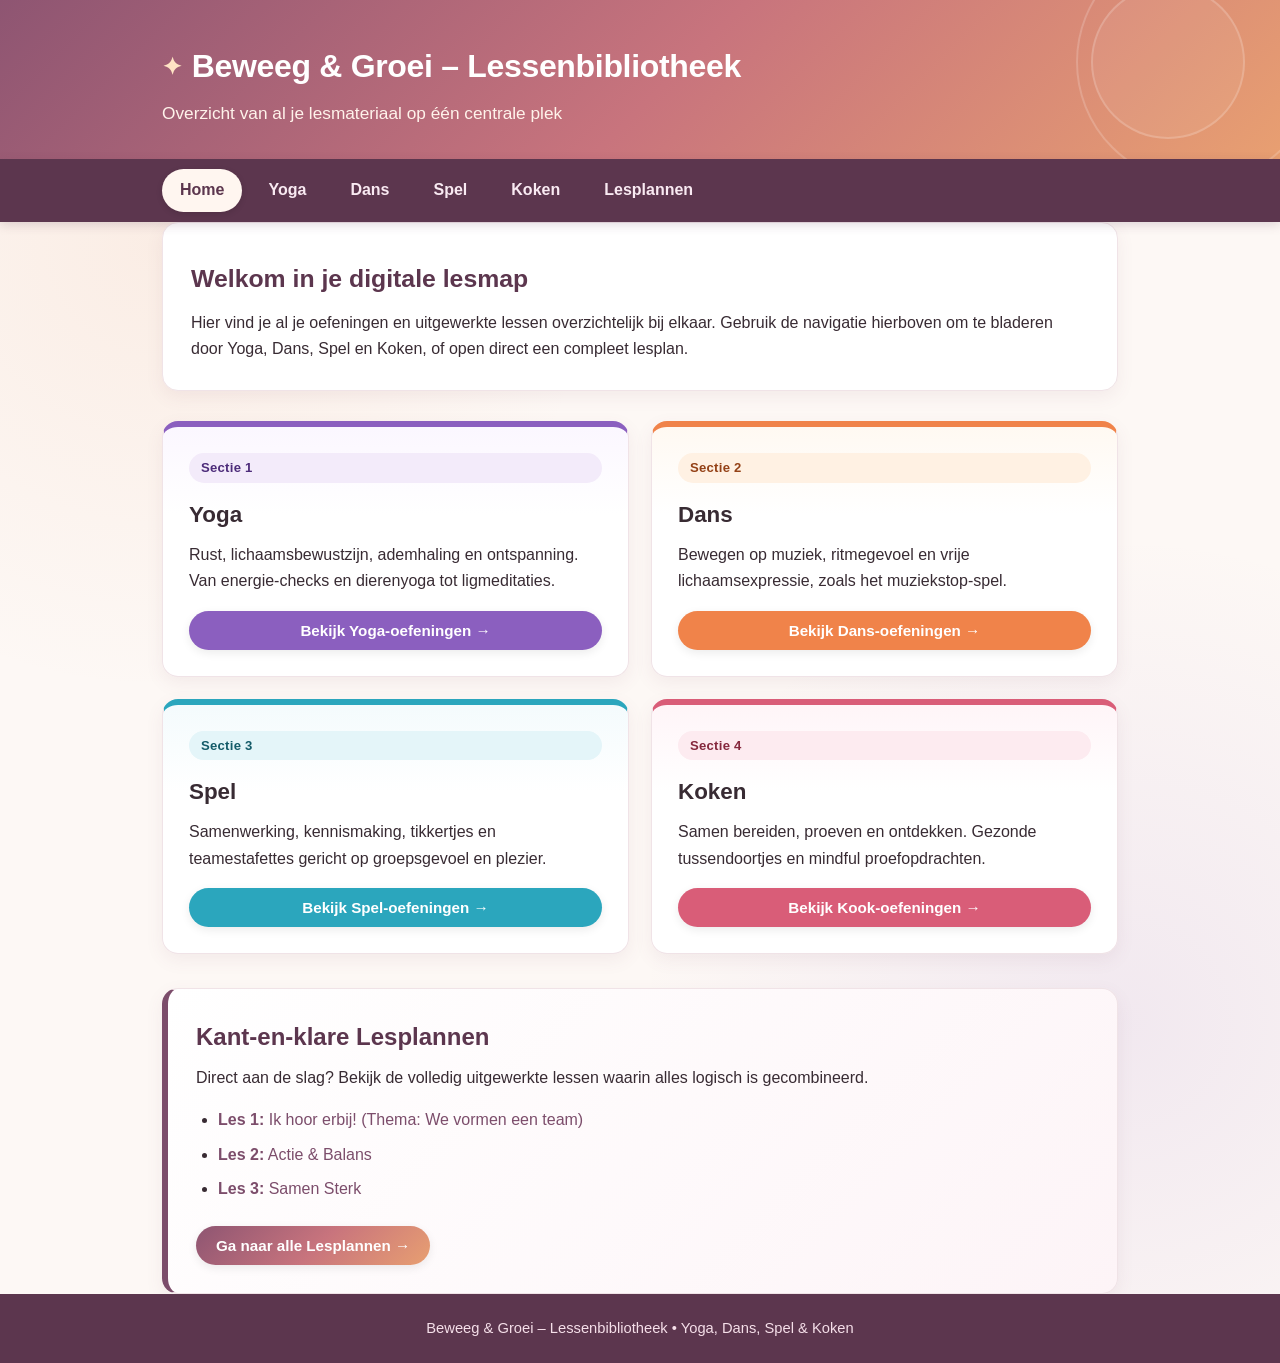
==== commit c030eec2: "Update index.html" ====
--- a/index.html
+++ b/index.html
@@ -5,9 +5,6 @@
     <meta name="viewport" content="width=device-width, initial-scale=1.0">
     <title>Beweeg &amp; Groei – Lessenbibliotheek</title>
     <style>
-        /* =========================================================
-           Vrolijke & Warme Yoga-stijl (Alles in 1 bestand)
-           ========================================================= */
         :root {
             --bg-page: #fdf8f5;
             --bg-surface: #ffffff;
@@ -65,7 +62,6 @@
             padding: 0 22px;
         }
 
-        /* Header & Navigatie */
         .site-header {
             background: var(--header-gradient);
             color: #ffffff;
@@ -152,7 +148,6 @@
             box-shadow: 0 2px 6px rgba(0, 0, 0, 0.12);
         }
 
-        /* Views (Single Page Application logica via JS) */
         .view-section {
             display: none;
         }
@@ -182,7 +177,6 @@
             color: var(--primary-dark);
         }
 
-        /* Badges & Knoppen */
         .badge {
             display: inline-block;
             padding: 4px 12px;
@@ -219,7 +213,6 @@
         .btn-koken { background-color: var(--koken-accent); color: #ffffff; }
         .btn-primary { background: var(--header-gradient); color: #ffffff; }
 
-        /* Home Grid */
         .pillars-grid {
             display: grid;
             grid-template-columns: repeat(auto-fit, minmax(380px, 1fr));
@@ -260,7 +253,6 @@
         .lesson-quicklinks a { color: var(--primary); text-decoration: none; font-weight: 500; cursor: pointer; }
         .lesson-quicklinks a:hover { text-decoration: underline; color: var(--primary-dark); }
 
-        /* Oefeningen Kaarten met inklapbare functionaliteit via JS */
         .category-section { margin-bottom: 34px; }
         .category-section h3 { margin-bottom: 16px; padding-bottom: 8px; border-bottom: 2px solid var(--border-light); color: var(--primary-dark); font-size: 1.25rem; }
 
@@ -338,16 +330,6 @@
         .exercise-content li { margin-bottom: 8px; }
         .exercise-content ol { margin: 6px 0 6px 20px; }
 
-        .info-box {
-            background-color: var(--dans-bg);
-            border-left: 5px solid var(--dans-accent);
-            padding: 18px 22px;
-            border-radius: 12px;
-            margin-top: 18px;
-        }
-        .info-box h4 { color: var(--dans-text); margin-bottom: 4px; }
-
-        /* Lesplannen & Tabellen */
         .lesson-plan-card {
             background: var(--bg-surface);
             border: 1px solid var(--border-light);
@@ -368,7 +350,6 @@
         .lesson-table tr:hover td { background-color: #fffcfa; }
         .lesson-table tr:last-child td { border-bottom: none; }
 
-        /* Footer */
         .site-footer {
             background: var(--primary-dark);
             color: #f5dfe9;
@@ -398,12 +379,12 @@
     <nav class="main-nav" aria-label="Hoofdnavigatie">
         <div class="container">
             <ul>
-                <li><a onclick="switchView('home')" id="nav-home" class="active">Home</a></li>
-                <li><a onclick="switchView('yoga')" id="nav-yoga">Yoga</a></li>
-                <li><a onclick="switchView('dans')" id="nav-dans">Dans</a></li>
-                <li><a onclick="switchView('spel')" id="nav-spel">Spel</a></li>
-                <li><a onclick="switchView('koken')" id="nav-koken">Koken</a></li>
-                <li><a onclick="switchView('lessen')" id="nav-lessen">Lesplannen</a></li>
+                <li><a data-target="home" id="nav-home" class="active">Home</a></li>
+                <li><a data-target="yoga" id="nav-yoga">Yoga</a></li>
+                <li><a data-target="dans" id="nav-dans">Dans</a></li>
+                <li><a data-target="spel" id="nav-spel">Spel</a></li>
+                <li><a data-target="koken" id="nav-koken">Koken</a></li>
+                <li><a data-target="lessen" id="nav-lessen">Lesplannen</a></li>
             </ul>
         </div>
     </nav>
@@ -425,28 +406,28 @@
                     <span class="badge badge-yoga">Sectie 1</span>
                     <h3>Yoga</h3>
                     <p>Rust, lichaamsbewustzijn, ademhaling en ontspanning. Van energie-checks en dierenyoga tot ligmeditaties.</p>
-                    <button class="btn btn-yoga" onclick="switchView('yoga')">Bekijk Yoga-oefeningen &rarr;</button>
+                    <button class="btn btn-yoga nav-btn" data-target="yoga">Bekijk Yoga-oefeningen &rarr;</button>
                 </article>
 
                 <article class="card card-dans">
                     <span class="badge badge-dans">Sectie 2</span>
                     <h3>Dans</h3>
                     <p>Bewegen op muziek, ritmegevoel en vrije lichaamsexpressie, zoals het muziekstop-spel.</p>
-                    <button class="btn btn-dans" onclick="switchView('dans')">Bekijk Dans-oefeningen &rarr;</button>
+                    <button class="btn btn-dans nav-btn" data-target="dans">Bekijk Dans-oefeningen &rarr;</button>
                 </article>
 
                 <article class="card card-spel">
                     <span class="badge badge-spel">Sectie 3</span>
                     <h3>Spel</h3>
                     <p>Samenwerking, kennismaking, tikkertjes en teamestafettes gericht op groepsgevoel en plezier.</p>
-                    <button class="btn btn-spel" onclick="switchView('spel')">Bekijk Spel-oefeningen &rarr;</button>
+                    <button class="btn btn-spel nav-btn" data-target="spel">Bekijk Spel-oefeningen &rarr;</button>
                 </article>
 
                 <article class="card card-koken">
                     <span class="badge badge-koken">Sectie 4</span>
                     <h3>Koken</h3>
                     <p>Samen bereiden, proeven en ontdekken. Gezonde tussendoortjes en mindful proefopdrachten.</p>
-                    <button class="btn btn-koken" onclick="switchView('koken')">Bekijk Kook-oefeningen &rarr;</button>
+                    <button class="btn btn-koken nav-btn" data-target="koken">Bekijk Kook-oefeningen &rarr;</button>
                 </article>
             </div>
 
@@ -454,11 +435,11 @@
                 <h2>Kant-en-klare Lesplannen</h2>
                 <p>Direct aan de slag? Bekijk de volledig uitgewerkte lessen waarin alles logisch is gecombineerd.</p>
                 <ul class="lesson-quicklinks">
-                    <li><a onclick="switchView('lessen'); scrollToElement('les-1');"><strong>Les 1:</strong> Ik hoor erbij! (Thema: We vormen een team)</a></li>
-                    <li><a onclick="switchView('lessen'); scrollToElement('les-2');"><strong>Les 2:</strong> Actie &amp; Balans</a></li>
-                    <li><a onclick="switchView('lessen'); scrollToElement('les-3');"><strong>Les 3:</strong> Samen Sterk</a></li>
+                    <li><a class="lesson-link" data-target="lessen" data-scroll="les-1"><strong>Les 1:</strong> Ik hoor erbij! (Thema: We vormen een team)</a></li>
+                    <li><a class="lesson-link" data-target="lessen" data-scroll="les-2"><strong>Les 2:</strong> Actie &amp; Balans</a></li>
+                    <li><a class="lesson-link" data-target="lessen" data-scroll="les-3"><strong>Les 3:</strong> Samen Sterk</a></li>
                 </ul>
-                <button class="btn btn-primary" onclick="switchView('lessen')">Ga naar alle Lesplannen &rarr;</button>
+                <button class="btn btn-primary nav-btn" data-target="lessen">Ga naar alle Lesplannen &rarr;</button>
             </div>
         </section>
 
@@ -473,7 +454,7 @@
             <section class="category-section">
                 <h3>Opwarmers &amp; Energie-checks</h3>
                 <div class="exercise-card card-yoga is-open">
-                    <div class="exercise-header-toggle" onclick="toggleCard(this)">
+                    <div class="exercise-header-toggle">
                         <span class="ex-title">Energie-check als een dier</span>
                         <span class="ex-meta">5 min &bull; Bron: Les 1</span>
                     </div>
@@ -490,11 +471,514 @@
             <section class="category-section">
                 <h3>Thema-yoga &amp; Houdingen</h3>
                 <div class="exercise-card card-yoga">
-                    <div class="exercise-header-toggle" onclick="toggleCard(this)">
+                    <div class="exercise-header-toggle">
                         <span class="ex-title">Dierenyoga</span>
                         <span class="ex-meta">10 - 15 min &bull; Bron: Les 1</span>
                     </div>
                     <div class="exercise-content">
                         <ul>
                             <li><strong>Doel:</strong> Balans, flexibiliteit en voelen wat beweging met je lijf doet.</li>
-                            <li><strong>Materiaal:</strong> Yogamatten (optioneel).
+                            <li><strong>Materiaal:</strong> Yogamatten (optioneel).</li>
+                            <li><strong>Houdingen:</strong> Boom, Kat, Hond (neerwaartse hond), Kikker, Vlinder.</li>
+                            <li><strong>Reflectievraag:</strong> <em>"Hoe voelt jouw lijf nu?"</em></li>
+                        </ul>
+                    </div>
+                </div>
+
+                <div class="exercise-card card-yoga">
+                    <div class="exercise-header-toggle">
+                        <span class="ex-title">Emotie-yoga</span>
+                        <span class="ex-meta">10 - 15 min &bull; Bron: Les 3</span>
+                    </div>
+                    <div class="exercise-content">
+                        <ul>
+                            <li><strong>Doel:</strong> Emoties koppelen aan lichaamshoudingen en spanning loslaten.</li>
+                            <li><strong>Houdingen:</strong> Leeuw (boos/brullen), Ster (trots), Schildpad (bang/veilig schild), Vlinder (blij).</li>
+                            <li><strong>Deelronde:</strong> <em>"Welke emotie gebruik jij vaak?"</em></li>
+                        </ul>
+                    </div>
+                </div>
+            </section>
+
+            <section class="category-section">
+                <h3>Eindontspanning &amp; Meditatie</h3>
+                <div class="exercise-card card-yoga">
+                    <div class="exercise-header-toggle">
+                        <span class="ex-title">Shavasana met klankschaal</span>
+                        <span class="ex-meta">5 - 10 min &bull; Bron: Les 1</span>
+                    </div>
+                    <div class="exercise-content">
+                        <ul>
+                            <li><strong>Doel:</strong> Volledige fysieke en mentale ontspanning.</li>
+                            <li><strong>Uitleg:</strong> Languit op de rug liggen met de ogen dicht. Loop rustig langs de kinderen terwijl je de klankschaal zachtjes aanslaat.</li>
+                        </ul>
+                    </div>
+                </div>
+
+                <div class="exercise-card card-yoga">
+                    <div class="exercise-header-toggle">
+                        <span class="ex-title">Ligmeditatie</span>
+                        <span class="ex-meta">5 - 10 min &bull; Bron: Les 2 &amp; 3</span>
+                    </div>
+                    <div class="exercise-content">
+                        <ul>
+                            <li><strong>Doel:</strong> Tot rust komen na actieve spellen.</li>
+                            <li><strong>Uitleg:</strong> Comfortabel op de rug liggen en begeleiden via ademhaling of een visualisatieverhaal.</li>
+                        </ul>
+                    </div>
+                </div>
+            </section>
+        </section>
+
+        <!-- DANS VIEW -->
+        <section id="view-dans" class="view-section">
+            <div class="intro-section">
+                <span class="badge badge-dans">Sectie 2: Dans</span>
+                <h2>Dans, Ritme &amp; Expressie</h2>
+                <p>Activiteiten waarbij bewegen op muziek, ritme en lichaamsbeheersing centraal staan.</p>
+            </div>
+
+            <section class="category-section">
+                <h3>Bewegen op Muziek</h3>
+                <div class="exercise-card card-dans is-open">
+                    <div class="exercise-header-toggle">
+                        <span class="ex-title">Muziekstop-spel</span>
+                        <span class="ex-meta">5 - 10 min &bull; Bron: Les 1</span>
+                    </div>
+                    <div class="exercise-content">
+                        <ul>
+                            <li><strong>Doel:</strong> Ritmegevoel, lichaamsbeheersing en actief luisteren.</li>
+                            <li><strong>Materiaal:</strong> Muziekspeler met favoriete muziek van de kinderen.</li>
+                            <li><strong>Uitleg:</strong> Dansen op vrolijke muziek. Zodra de muziek stopt, bevriest iedereen direct als een standbeeld.</li>
+                        </ul>
+                    </div>
+                </div>
+            </section>
+        </section>
+
+        <!-- SPEL VIEW -->
+        <section id="view-spel" class="view-section">
+            <div class="intro-section">
+                <span class="badge badge-spel">Sectie 3: Spel</span>
+                <h2>Spelvormen &amp; Samenwerking</h2>
+                <p>Kennismaking, energizers, tikkertjes en teamestafettes.</p>
+            </div>
+
+            <section class="category-section">
+                <h3>Kennismaking &amp; Kring</h3>
+                <div class="exercise-card card-spel is-open">
+                    <div class="exercise-header-toggle">
+                        <span class="ex-title">Bal doorgeven met naam</span>
+                        <span class="ex-meta">5 - 10 min &bull; Bron: Les 1</span>
+                    </div>
+                    <div class="exercise-content">
+                        <ul>
+                            <li><strong>Doel:</strong> Namen leren en oogcontact maken in de kring.</li>
+                            <li><strong>Uitleg:</strong> Zeg je eigen naam en gooi de bal naar iemand van wie je de naam noemt.</li>
+                        </ul>
+                    </div>
+                </div>
+
+                <div class="exercise-card card-spel">
+                    <div class="exercise-header-toggle">
+                        <span class="ex-title">Samen tegelijk gaan zitten</span>
+                        <span class="ex-meta">5 min &bull; Bron: Les 2</span>
+                    </div>
+                    <div class="exercise-content">
+                        <ul>
+                            <li><strong>Doel:</strong> Groepsgevoel en balans zonder woorden.</li>
+                            <li><strong>Uitleg:</strong> Handen vasthouden in de kring en proberen op exact dezelfde seconde gecontroleerd te gaan zitten.</li>
+                        </ul>
+                    </div>
+                </div>
+
+                <div class="exercise-card card-spel">
+                    <div class="exercise-header-toggle">
+                        <span class="ex-title">Luisterspel (Fluisterkring)</span>
+                        <span class="ex-meta">5 min &bull; Bron: Les 3</span>
+                    </div>
+                    <div class="exercise-content">
+                        <ul>
+                            <li><strong>Doel:</strong> Aandachtig luisteren tijdens een pauzemoment.</li>
+                            <li><strong>Uitleg:</strong> Fluister een korte zin (bijv. <em>"De kat speelt met zijn staart"</em>) door in elkaars oren.</li>
+                        </ul>
+                    </div>
+                </div>
+
+                <div class="exercise-card card-spel">
+                    <div class="exercise-header-toggle">
+                        <span class="ex-title">Complimentencirkel</span>
+                        <span class="ex-meta">5 - 10 min &bull; Bron: Les 1</span>
+                    </div>
+                    <div class="exercise-content">
+                        <ul>
+                            <li><strong>Doel:</strong> Positieve groepssfeer en waardering uitspreken.</li>
+                            <li><strong>Afsluitvraag:</strong> <em>"Wanneer voelde jij je vandaag onderdeel van de groep?"</em></li>
+                        </ul>
+                    </div>
+                </div>
+            </section>
+
+            <section class="category-section">
+                <h3>Tikkertjes &amp; Actiespellen</h3>
+                <div class="exercise-card card-spel">
+                    <div class="exercise-header-toggle">
+                        <span class="ex-title">Naam tikkertje</span>
+                        <span class="ex-meta">10 min &bull; Bron: Les 1</span>
+                    </div>
+                    <div class="exercise-content">
+                        <ul>
+                            <li><strong>Doel:</strong> Namen leren en verbinden. Word je getikt? Stilstaan tot iemand je naam roept (optioneel met oogcontact).</li>
+                        </ul>
+                    </div>
+                </div>
+
+                <div class="exercise-card card-spel">
+                    <div class="exercise-header-toggle">
+                        <span class="ex-title">Lintjes tikkertje</span>
+                        <span class="ex-meta">10 min &bull; Bron: Les 2</span>
+                    </div>
+                    <div class="exercise-content">
+                        <ul>
+                            <li><strong>Doel:</strong> Snelheid en wendbaarheid. Lintje achterin de broek stoppen en van elkaar afpakken.</li>
+                        </ul>
+                    </div>
+                </div>
+
+                <div class="exercise-card card-spel">
+                    <div class="exercise-header-toggle">
+                        <span class="ex-title">Banken-trefbal &amp; Kegels</span>
+                        <span class="ex-meta">10 - 15 min &bull; Bron: Les 2</span>
+                    </div>
+                    <div class="exercise-content">
+                        <ul>
+                            <li><strong>Doel:</strong> Mikken en samenspelen in teams door tegen gekantelde banken of kegels te gooien.</li>
+                        </ul>
+                    </div>
+                </div>
+
+                <div class="exercise-card card-spel">
+                    <div class="exercise-header-toggle">
+                        <span class="ex-title">Anne Maria Koekkoek</span>
+                        <span class="ex-meta">5 - 10 min &bull; Bron: Les 2</span>
+                    </div>
+                    <div class="exercise-content">
+                        <ul>
+                            <li><strong>Doel:</strong> Concentratie en stokstijf stilstaan zodra de roeper zich omdraait.</li>
+                        </ul>
+                    </div>
+                </div>
+            </section>
+
+            <section class="category-section">
+                <h3>Samenwerking &amp; Estafettes</h3>
+                <div class="exercise-card card-spel">
+                    <div class="exercise-header-toggle">
+                        <span class="ex-title">Schattenroof</span>
+                        <span class="ex-meta">10 - 15 min &bull; Bron: Les 1</span>
+                    </div>
+                    <div class="exercise-content">
+                        <ul>
+                            <li><strong>Doel:</strong> Strategie bedenken en schatten van de overkant verzamelen in twee teams.</li>
+                        </ul>
+                    </div>
+                </div>
+
+                <div class="exercise-card card-spel">
+                    <div class="exercise-header-toggle">
+                        <span class="ex-title">Levende Knoop</span>
+                        <span class="ex-meta">10 min &bull; Bron: Les 3</span>
+                    </div>
+                    <div class="exercise-content">
+                        <ul>
+                            <li><strong>Doel:</strong> Fysiek samenwerken en communiceren om gezamenlijk de knoop te ontwarren.</li>
+                        </ul>
+                    </div>
+                </div>
+
+                <div class="exercise-card card-spel">
+                    <div class="exercise-header-toggle">
+                        <span class="ex-title">Rivier Oversteken</span>
+                        <span class="ex-meta">15 min &bull; Bron: Les 3</span>
+                    </div>
+                    <div class="exercise-content">
+                        <ul>
+                            <li><strong>Doel:</strong> Elkaar helpen. Matten mogen niet leeg liggen tijdens het oversteken met hoepels.</li>
+                            <li><strong>Reflectievraag:</strong> <em>"Wat hielp ons samenwerken?"</em></li>
+                        </ul>
+                    </div>
+                </div>
+
+                <div class="exercise-card card-spel">
+                    <div class="exercise-header-toggle">
+                        <span class="ex-title">Samenwerkings-teamestafette</span>
+                        <span class="ex-meta">15 min &bull; Bron: Les 3</span>
+                    </div>
+                    <div class="exercise-content">
+                        <ul>
+                            <li><strong>Doel:</strong> Coördinatie in tweetallen (hand in hand, rug tegen rug, bal tussen knieën).</li>
+                        </ul>
+                    </div>
+                </div>
+            </section>
+        </section>
+
+        <!-- KOKEN VIEW -->
+        <section id="view-koken" class="view-section">
+            <div class="intro-section">
+                <span class="badge badge-koken">Sectie 4: Koken</span>
+                <h2>Koken, Proeven &amp; Samen Eten</h2>
+                <p>Spelenderwijs kennismaken met smaken, gezonde tussendoortjes en samen koken.</p>
+            </div>
+
+            <section class="category-section">
+                <h3>Kook- &amp; Proefactiviteiten</h3>
+                <div class="exercise-card card-koken is-open">
+                    <div class="exercise-header-toggle">
+                        <span class="ex-title">Gezonde fruitspiesjes maken</span>
+                        <span class="ex-meta">15 min &bull; Samenwerken &amp; Proeven</span>
+                    </div>
+                    <div class="exercise-content">
+                        <ul>
+                            <li><strong>Doel:</strong> Bewust proeven (mindful eten), fijne motoriek en samen delen.</li>
+                            <li><strong>Materiaal:</strong> Satéprikkers (stomp), fruit, snijplankjes, kindermessen.</li>
+                            <li><strong>Uitleg:</strong> Fruit in stukjes snijden, regenboogspiesjes samenstellen en met aandacht proeven.</li>
+                        </ul>
+                    </div>
+                </div>
+            </section>
+        </section>
+
+        <!-- LESPLAN VIEW -->
+        <section id="view-lessen" class="view-section">
+            <div class="intro-section">
+                <h2>Volledige Lesplannen</h2>
+                <p>Kant-en-klare leskaarten waarin Yoga, Dans, Spel en Koken logisch samenkomen.</p>
+            </div>
+
+            <!-- LES 1 -->
+            <article id="les-1" class="lesson-plan-card">
+                <div class="lesson-header">
+                    <h3>Les 1: Ik hoor erbij!</h3>
+                    <p class="lesson-theme"><strong>Thema:</strong> We vormen een team</p>
+                    <p><strong>Doel:</strong> Namen leren kennen, verbinding maken in de groep en elkaar complimenten geven.</p>
+                </div>
+                <div class="table-responsive">
+                    <table class="lesson-table">
+                        <thead>
+                            <tr><th>Lesfase</th><th>Onderdeel</th><th>Sectie</th><th>Focus / instructie</th></tr>
+                        </thead>
+                        <tbody>
+                            <tr>
+                                <td><strong>1. Binnenkomst</strong></td>
+                                <td>Bal doorgeven + Energie-check</td>
+                                <td><span class="badge badge-spel">Spel</span> <span class="badge badge-yoga">Yoga</span></td>
+                                <td>Naam + ontvanger noemen. Gevoel uitbeelden als dier.</td>
+                            </tr>
+                            <tr>
+                                <td><strong>2. Actief blok</strong></td>
+                                <td>Naam tikkertje</td>
+                                <td><span class="badge badge-spel">Spel</span></td>
+                                <td>Bevrijden door naam te roepen (met oogcontact).</td>
+                            </tr>
+                            <tr>
+                                <td><strong>3. Beweging</strong></td>
+                                <td>Muziekstop-spel</td>
+                                <td><span class="badge badge-dans">Dans</span></td>
+                                <td>Dansen op muziek; direct bevriezen bij pauze.</td>
+                            </tr>
+                            <tr>
+                                <td><strong>4. Pauze</strong></td>
+                                <td>Drinkpauze</td>
+                                <td><span class="badge badge-neutral">Pauze</span></td>
+                                <td>Rustig drinken met wat lekkers.</td>
+                            </tr>
+                            <tr>
+                                <td><strong>5. Rustblok</strong></td>
+                                <td>Dierenyoga &amp; Shavasana</td>
+                                <td><span class="badge badge-yoga">Yoga</span></td>
+                                <td>Boom, kat, hond, kikker, vlinder. Eindigen met klankschaal.</td>
+                            </tr>
+                            <tr>
+                                <td><strong>6. Afronding</strong></td>
+                                <td>Complimentencirkel</td>
+                                <td><span class="badge badge-spel">Spel</span></td>
+                                <td>Compliment geven. Vraag: <em>"Wanneer voelde jij je onderdeel van de groep?"</em></td>
+                            </tr>
+                        </tbody>
+                    </table>
+                </div>
+            </article>
+
+            <!-- LES 2 -->
+            <article id="les-2" class="lesson-plan-card">
+                <div class="lesson-header">
+                    <h3>Les 2: Actie &amp; Balans</h3>
+                    <p class="lesson-theme"><strong>Thema:</strong> Samenwerken door actie en ontspanning</p>
+                    <p><strong>Doel:</strong> Balans bewaren en toewerken naar stilte.</p>
+                </div>
+                <div class="table-responsive">
+                    <table class="lesson-table">
+                        <thead>
+                            <tr><th>Lesfase</th><th>Onderdeel</th><th>Sectie</th><th>Focus / instructie</th></tr>
+                        </thead>
+                        <tbody>
+                            <tr>
+                                <td><strong>1. Binnenkomst</strong></td>
+                                <td>Handen vast &amp; Samen zitten</td>
+                                <td><span class="badge badge-spel">Spel</span></td>
+                                <td>Tegelijkertijd gecontroleerd gaan zitten in de kring.</td>
+                            </tr>
+                            <tr>
+                                <td><strong>2. Actief blok</strong></td>
+                                <td>Lintjes tikkertje</td>
+                                <td><span class="badge badge-spel">Spel</span></td>
+                                <td>Lintjes afpakken en veroveren.</td>
+                            </tr>
+                            <tr>
+                                <td><strong>3. Spel &amp; Sport</strong></td>
+                                <td>Banken-trefbal &amp; Kegels</td>
+                                <td><span class="badge badge-spel">Spel</span></td>
+                                <td>Punten scoren via banken en pittenzakjes tegen kegels.</td>
+                            </tr>
+                            <tr>
+                                <td><strong>4. Beweging</strong></td>
+                                <td>Anne Maria Koekkoek</td>
+                                <td><span class="badge badge-spel">Spel</span></td>
+                                <td>Concentratie en stokstijf stilstaan.</td>
+                            </tr>
+                            <tr>
+                                <td><strong>5. Afronding</strong></td>
+                                <td>Ligmeditatie</td>
+                                <td><span class="badge badge-yoga">Yoga</span></td>
+                                <td>Volledige rust en ontspanning op de mat.</td>
+                            </tr>
+                        </tbody>
+                    </table>
+                </div>
+            </article>
+
+            <!-- LES 3 -->
+            <article id="les-3" class="lesson-plan-card">
+                <div class="lesson-header">
+                    <h3>Les 3: Samen Sterk</h3>
+                    <p class="lesson-theme"><strong>Thema:</strong> Verbinding, communicatie en emoties</p>
+                    <p><strong>Doel:</strong> Samenwerking en goed luisteren gekoppeld aan emotie-yoga.</p>
+                </div>
+                <div class="table-responsive">
+                    <table class="lesson-table">
+                        <thead>
+                            <tr><th>Lesfase</th><th>Onderdeel</th><th>Sectie</th><th>Focus / instructie</th></tr>
+                        </thead>
+                        <tbody>
+                            <tr>
+                                <td><strong>1. Binnenkomst</strong></td>
+                                <td>Levende Knoop</td>
+                                <td><span class="badge badge-spel">Spel</span></td>
+                                <td>Handen vastpakken en gezamenlijk de knoop ontwarren.</td>
+                            </tr>
+                            <tr>
+                                <td><strong>2. Samenwerking</strong></td>
+                                <td>Rivier Oversteken &amp; Estafette</td>
+                                <td><span class="badge badge-spel">Spel</span></td>
+                                <td>Oversteken met matten en hoepels + teamestafette in tweetallen.</td>
+                            </tr>
+                            <tr>
+                                <td><strong>3. Pauze</strong></td>
+                                <td>Luisterspel</td>
+                                <td><span class="badge badge-spel">Spel</span></td>
+                                <td>Fluisterkring zin doorgeven.</td>
+                            </tr>
+                            <tr>
+                                <td><strong>4. Yoga-blok</strong></td>
+                                <td>Emotie-yoga</td>
+                                <td><span class="badge badge-yoga">Yoga</span></td>
+                                <td>Leeuw, ster, schildpad, vlinder. Deelronde over emoties.</td>
+                            </tr>
+                            <tr>
+                                <td><strong>5. Afronding</strong></td>
+                                <td>Ligmeditatie</td>
+                                <td><span class="badge badge-yoga">Yoga</span></td>
+                                <td>Geleide ontspanning op de rug.</td>
+                            </tr>
+                        </tbody>
+                    </table>
+                </div>
+            </article>
+        </section>
+
+    </main>
+
+    <footer class="site-footer">
+        <div class="container">
+            <p>Beweeg &amp; Groei – Lessenbibliotheek &bull; Yoga, Dans, Spel &amp; Koken</p>
+        </div>
+    </footer>
+
+    <!-- Veilige JavaScript-koppeling zonder inline onclick-fouten -->
+    <script>
+        document.addEventListener('DOMContentLoaded', function() {
+            function switchView(viewId) {
+                const views = document.querySelectorAll('.view-section');
+                views.forEach(function(v) {
+                    v.classList.remove('active-view');
+                });
+
+                const targetView = document.getElementById('view-' + viewId);
+                if (targetView) {
+                    targetView.classList.add('active-view');
+                }
+
+                const navLinks = document.querySelectorAll('.main-nav a');
+                navLinks.forEach(function(a) {
+                    a.classList.remove('active');
+                });
+                
+                const activeNav = document.getElementById('nav-' + viewId);
+                if (activeNav) {
+                    activeNav.classList.add('active');
+                }
+
+                window.scrollTo({ top: 0, behavior: 'smooth' });
+            }
+
+            // Koppel navigatieknoppen
+            document.querySelectorAll('.main-nav a, .nav-btn').forEach(function(el) {
+                el.addEventListener('click', function() {
+                    const target = this.getAttribute('data-target');
+                    if (target) {
+                        switchView(target);
+                    }
+                });
+            });
+
+            // Koppel snelkoppelingen naar lesplannen
+            document.querySelectorAll('.lesson-link').forEach(function(el) {
+                el.addEventListener('click', function() {
+                    const target = this.getAttribute('data-target');
+                    const scrollTarget = this.getAttribute('data-scroll');
+                    if (target) {
+                        switchView(target);
+                        if (scrollTarget) {
+                            setTimeout(function() {
+                                const elScroll = document.getElementById(scrollTarget);
+                                if (elScroll) {
+                                    elScroll.scrollIntoView({ behavior: 'smooth' });
+                                }
+                            }, 100);
+                        }
+                    }
+                });
+            });
+
+            // Koppel inklapbare oefening-kaarten
+            document.querySelectorAll('.exercise-header-toggle').forEach(function(header) {
+                header.addEventListener('click', function() {
+                    const card = this.parentElement;
+                    card.classList.toggle('is-open');
+                });
+            });
+        });
+    </script>
+</body>
+</html>
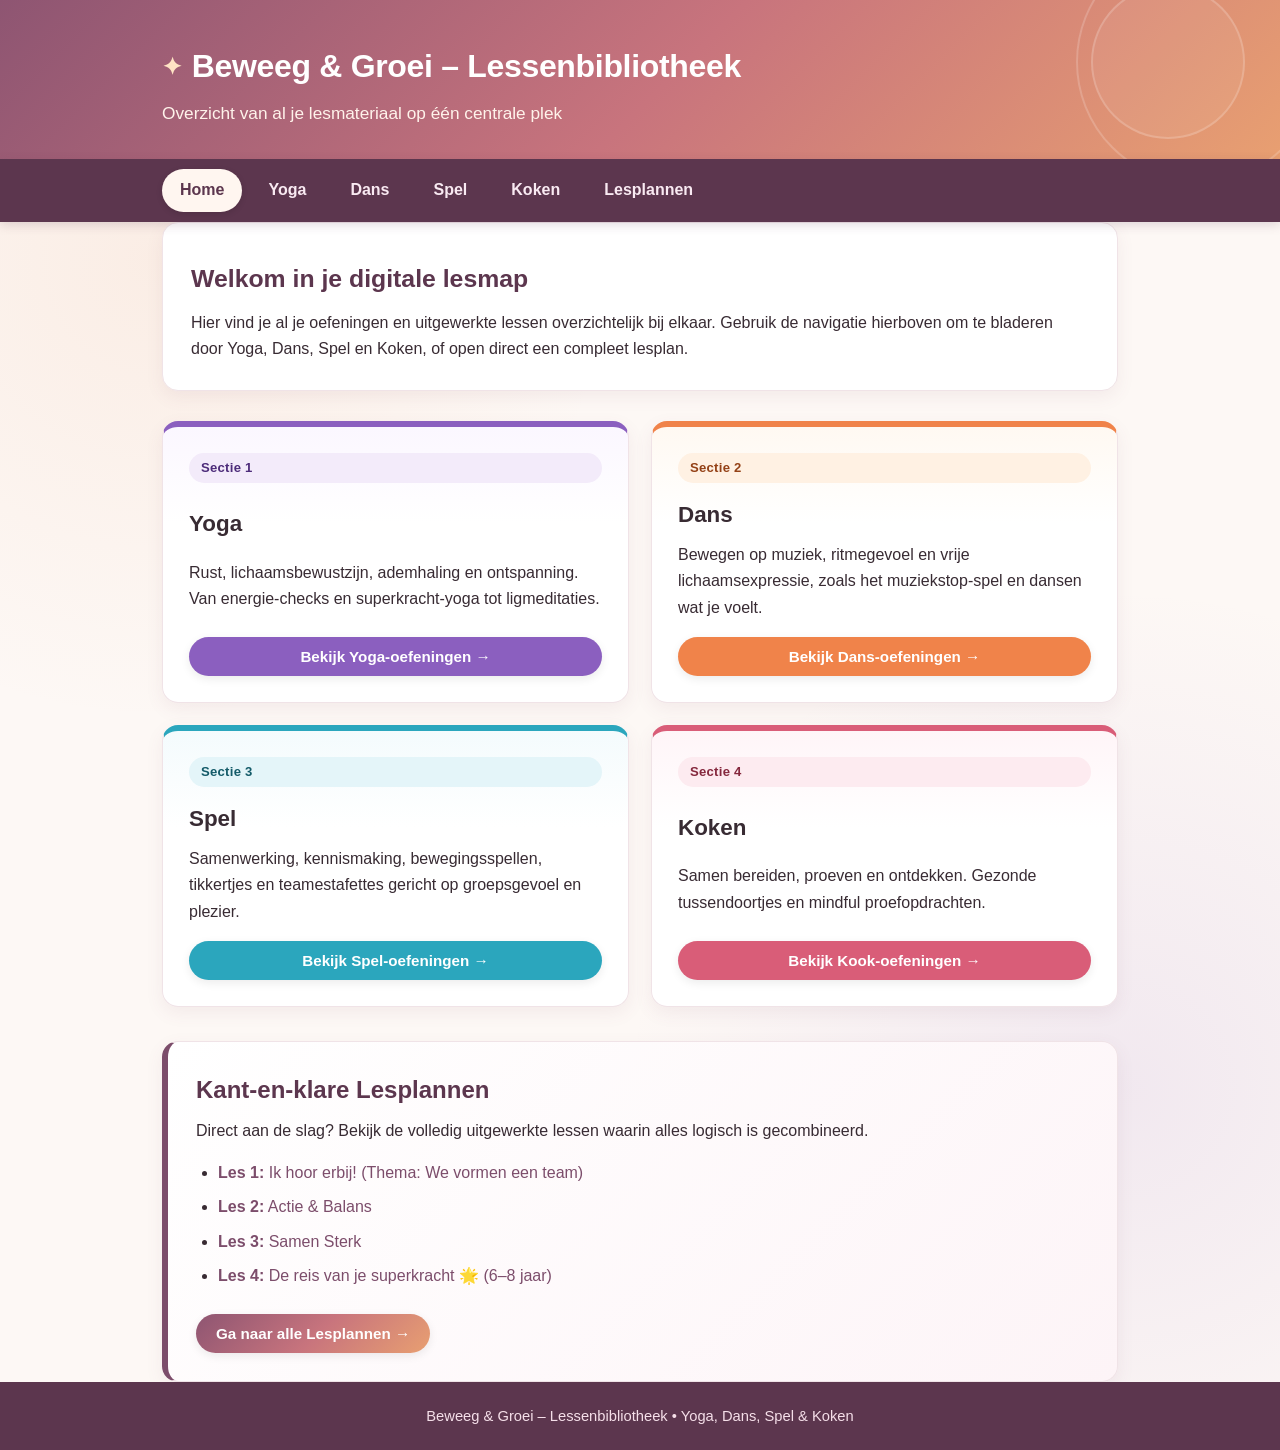
==== commit 92112aba: "Update index.html" ====
--- a/index.html
+++ b/index.html
@@ -329,6 +329,17 @@
         .exercise-content ul { margin-left: 18px; }
         .exercise-content li { margin-bottom: 8px; }
         .exercise-content ol { margin: 6px 0 6px 20px; }
+        .exercise-content p { margin-bottom: 10px; }
+
+        .quote-box {
+            background-color: #faf5f8;
+            border-left: 4px solid var(--primary);
+            padding: 12px 16px;
+            border-radius: 8px;
+            margin: 10px 0;
+            font-style: italic;
+            color: var(--text-main);
+        }
 
         .lesson-plan-card {
             background: var(--bg-surface);
@@ -341,7 +352,38 @@
 
         .lesson-header { margin-bottom: 18px; padding-bottom: 16px; border-bottom: 1px solid var(--border-light); }
         .lesson-header h3 { font-size: 1.45rem; color: var(--primary); margin-bottom: 6px; }
-        .lesson-header p { margin-bottom: 4px; }
+        .lesson-header p { margin-bottom: 6px; }
+
+        .lesson-extra-grid {
+            display: grid;
+            grid-template-columns: repeat(auto-fit, minmax(280px, 1fr));
+            gap: 18px;
+            margin-top: 22px;
+            padding-top: 20px;
+            border-top: 1px solid var(--border-light);
+        }
+
+        .lesson-info-block {
+            background-color: #fcf8fa;
+            border: 1px solid var(--border-light);
+            border-radius: 12px;
+            padding: 18px;
+        }
+
+        .lesson-info-block h4 {
+            color: var(--primary-dark);
+            margin-bottom: 10px;
+            font-size: 1.05rem;
+        }
+
+        .lesson-info-block ul {
+            margin-left: 18px;
+            font-size: 0.92rem;
+        }
+
+        .lesson-info-block li {
+            margin-bottom: 6px;
+        }
 
         .table-responsive { overflow-x: auto; }
         .lesson-table { width: 100%; border-collapse: collapse; text-align: left; font-size: 0.95rem; }
@@ -405,21 +447,21 @@
                 <article class="card card-yoga">
                     <span class="badge badge-yoga">Sectie 1</span>
                     <h3>Yoga</h3>
-                    <p>Rust, lichaamsbewustzijn, ademhaling en ontspanning. Van energie-checks en dierenyoga tot ligmeditaties.</p>
+                    <p>Rust, lichaamsbewustzijn, ademhaling en ontspanning. Van energie-checks en superkracht-yoga tot ligmeditaties.</p>
                     <button class="btn btn-yoga nav-btn" data-target="yoga">Bekijk Yoga-oefeningen &rarr;</button>
                 </article>
 
                 <article class="card card-dans">
                     <span class="badge badge-dans">Sectie 2</span>
                     <h3>Dans</h3>
-                    <p>Bewegen op muziek, ritmegevoel en vrije lichaamsexpressie, zoals het muziekstop-spel.</p>
+                    <p>Bewegen op muziek, ritmegevoel en vrije lichaamsexpressie, zoals het muziekstop-spel en dansen wat je voelt.</p>
                     <button class="btn btn-dans nav-btn" data-target="dans">Bekijk Dans-oefeningen &rarr;</button>
                 </article>
 
                 <article class="card card-spel">
                     <span class="badge badge-spel">Sectie 3</span>
                     <h3>Spel</h3>
-                    <p>Samenwerking, kennismaking, tikkertjes en teamestafettes gericht op groepsgevoel en plezier.</p>
+                    <p>Samenwerking, kennismaking, bewegingsspellen, tikkertjes en teamestafettes gericht op groepsgevoel en plezier.</p>
                     <button class="btn btn-spel nav-btn" data-target="spel">Bekijk Spel-oefeningen &rarr;</button>
                 </article>
 
@@ -438,6 +480,7 @@
                     <li><a class="lesson-link" data-target="lessen" data-scroll="les-1"><strong>Les 1:</strong> Ik hoor erbij! (Thema: We vormen een team)</a></li>
                     <li><a class="lesson-link" data-target="lessen" data-scroll="les-2"><strong>Les 2:</strong> Actie &amp; Balans</a></li>
                     <li><a class="lesson-link" data-target="lessen" data-scroll="les-3"><strong>Les 3:</strong> Samen Sterk</a></li>
+                    <li><a class="lesson-link" data-target="lessen" data-scroll="les-4"><strong>Les 4:</strong> De reis van je superkracht 🌟 (6–8 jaar)</a></li>
                 </ul>
                 <button class="btn btn-primary nav-btn" data-target="lessen">Ga naar alle Lesplannen &rarr;</button>
             </div>
@@ -470,6 +513,28 @@
 
             <section class="category-section">
                 <h3>Thema-yoga &amp; Houdingen</h3>
+                <div class="exercise-card card-yoga is-open">
+                    <div class="exercise-header-toggle">
+                        <span class="ex-title">De superkracht-yoga</span>
+                        <span class="ex-meta">10 min &bull; Bron: Les 4 (6–8 jaar)</span>
+                    </div>
+                    <div class="exercise-content">
+                        <ul>
+                            <li><strong>Doel:</strong> Evenwicht, zelfvertrouwen, aandacht richten en grenzen ontdekken.</li>
+                            <li><strong>Uitleg:</strong> Vertel dat jullie drie superkrachten gaan oefenen:
+                                <ol>
+                                    <li><strong>De boom:</strong> Stevig staan en je armen als takken bewegen.</li>
+                                    <li><strong>De berg:</strong> Met beide voeten op de grond staan en jezelf lang maken.</li>
+                                    <li><strong>De ster:</strong> Armen en benen wijd spreiden en ruimte innemen.</li>
+                                </ol>
+                            </li>
+                            <li><strong>Reflectievraag:</strong> <em>"Wat helpt jou om je evenwicht te bewaren?"</em> Kinderen mogen hun voeten verplaatsen, steun zoeken of een andere houding kiezen.</li>
+                            <li><strong>Afsluiting:</strong> Eindig met de ster: <em>"Iedereen heeft zijn eigen manier om een ster te zijn."</em></li>
+                            <li><strong>Bewustzijn:</strong> Ik kan mijn aandacht richten, mijn grenzen ontdekken en vertrouwen op mijn eigen mogelijkheden.</li>
+                        </ul>
+                    </div>
+                </div>
+
                 <div class="exercise-card card-yoga">
                     <div class="exercise-header-toggle">
                         <span class="ex-title">Dierenyoga</span>
@@ -502,6 +567,30 @@
 
             <section class="category-section">
                 <h3>Eindontspanning &amp; Meditatie</h3>
+                <div class="exercise-card card-yoga is-open">
+                    <div class="exercise-header-toggle">
+                        <span class="ex-title">De rustplek in jezelf</span>
+                        <span class="ex-meta">8 min &bull; Bron: Les 4 (6–8 jaar)</span>
+                    </div>
+                    <div class="exercise-content">
+                        <ul>
+                            <li><strong>Doel:</strong> Ontspanning, reflectie, aandacht geven aan jezelf en na inspanning tot rust komen.</li>
+                            <li><strong>Materiaal:</strong> Yogamatten (optioneel).</li>
+                            <li><strong>Uitleg:</strong> Laat de kinderen op een mat liggen of comfortabel zitten. Ze mogen hun ogen sluiten of openhouden. Spreek langzaam en met pauzes:</li>
+                        </ul>
+                        <div class="quote-box">
+                            “Voel maar hoe je op de mat zit of ligt. Je hoeft even helemaal niets te doen. Merk op hoe je voeten voelen. Misschien voel je je adem bewegen. Je hoeft daar niets aan te veranderen.<br><br>
+                            Stel je voor dat er een warm zonnetje boven je schijnt. Het geeft je een fijn gevoel. Misschien voel je je rustig, misschien beweeg je nog een beetje. Alles is goed.<br><br>
+                            Denk eens aan iets wat je vandaag leuk vond. Misschien heb je gelachen, iemand geholpen of iets nieuws geprobeerd. Dat is jouw superkracht.<br><br>
+                            Als je er klaar voor bent, beweeg je rustig je vingers en tenen. Rek je lekker uit en kom op je eigen tempo weer overeind.”
+                        </div>
+                        <ul>
+                            <li><strong>Afsluitvraag:</strong> <em>"Wat neem jij mee uit deze les?"</em> (Kinderen mogen antwoorden, een gebaar maken of alleen luisteren).</li>
+                            <li><strong>Bewustzijn:</strong> Ik kan aandacht geven aan mezelf, mijn ervaringen herkennen en na inspanning weer tot rust komen.</li>
+                        </ul>
+                    </div>
+                </div>
+
                 <div class="exercise-card card-yoga">
                     <div class="exercise-header-toggle">
                         <span class="ex-title">Shavasana met klankschaal</span>
@@ -535,12 +624,35 @@
             <div class="intro-section">
                 <span class="badge badge-dans">Sectie 2: Dans</span>
                 <h2>Dans, Ritme &amp; Expressie</h2>
-                <p>Activiteiten waarbij bewegen op muziek, ritme en lichaamsbeheersing centraal staan.</p>
+                <p>Activiteiten waarbij bewegen op muziek, ritme, emoties en lichaamsbeheersing centraal staan.</p>
             </div>
 
             <section class="category-section">
                 <h3>Bewegen op Muziek</h3>
                 <div class="exercise-card card-dans is-open">
+                    <div class="exercise-header-toggle">
+                        <span class="ex-title">Dans wat je voelt</span>
+                        <span class="ex-meta">10 min &bull; Bron: Les 4 (6–8 jaar)</span>
+                    </div>
+                    <div class="exercise-content">
+                        <ul>
+                            <li><strong>Doel:</strong> Emoties herkennen en uitdrukken zonder oordeel, vrij bewegen.</li>
+                            <li><strong>Materiaal:</strong> Vrolijke, kindvriendelijke muziek.</li>
+                            <li><strong>Uitleg:</strong> Zet muziek op en laat de kinderen vrij bewegen. Geef enkele korte opdrachten:
+                                <ul>
+                                    <li>Dans alsof je heel blij bent.</li>
+                                    <li>Beweeg alsof je een rustige wolk bent.</li>
+                                    <li>Maak jezelf groot als je trots bent.</li>
+                                    <li>Schud je armen en benen los alsof je de energie van je af laat dansen.</li>
+                                </ul>
+                            </li>
+                            <li><strong>Eigen inbreng:</strong> Laat ze vervolgens zelf een beweging bedenken die hen krachtig, vrolijk of rustig laat voelen. Vertel dat gevoelens kunnen veranderen en dat iedereen ze op een eigen manier laat zien.</li>
+                            <li><strong>Bewustzijn:</strong> Ik kan gevoelens herkennen en uitdrukken zonder dat ik hoef te oordelen over wat ik voel.</li>
+                        </ul>
+                    </div>
+                </div>
+
+                <div class="exercise-card card-dans">
                     <div class="exercise-header-toggle">
                         <span class="ex-title">Muziekstop-spel</span>
                         <span class="ex-meta">5 - 10 min &bull; Bron: Les 1</span>
@@ -561,13 +673,51 @@
             <div class="intro-section">
                 <span class="badge badge-spel">Sectie 3: Spel</span>
                 <h2>Spelvormen &amp; Samenwerking</h2>
-                <p>Kennismaking, energizers, tikkertjes en teamestafettes.</p>
+                <p>Kennismaking, kringopdrachten, bewegingsspellen, tikkertjes en teamestafettes.</p>
             </div>
 
             <section class="category-section">
                 <h3>Kennismaking &amp; Kring</h3>
                 <div class="exercise-card card-spel is-open">
                     <div class="exercise-header-toggle">
+                        <span class="ex-title">De krachtcirkel</span>
+                        <span class="ex-meta">8 min &bull; Bron: Les 4 (6–8 jaar)</span>
+                    </div>
+                    <div class="exercise-content">
+                        <ul>
+                            <li><strong>Doel:</strong> Veiligheid, verbinding, jezelf laten zien en erbij horen.</li>
+                            <li><strong>Materiaal:</strong> Geen.</li>
+                            <li><strong>Uitleg:</strong> Laat de kinderen in een kring zitten of staan. Vertel dat jullie vandaag op ontdekkingstocht gaan naar ieders superkracht.</li>
+                        </ul>
+                        <div class="quote-box">
+                            “Iedereen heeft iets bijzonders in zich. Soms ben je heel vrolijk, soms rustig, soms boos of vol energie. Alles mag er zijn. Vandaag gaan we samen ontdekken wat ons helpt om fijn met onszelf en met elkaar om te gaan.”
+                        </div>
+                        <ul>
+                            <li><strong>Actie:</strong> Ieder kind kiest een beweging die bij zijn of haar stemming past. De groep doet deze beweging na, als het kind dat prettig vindt.</li>
+                            <li><strong>Bewustzijn:</strong> Ik mag mezelf laten zien en hoor erbij.</li>
+                        </ul>
+                    </div>
+                </div>
+
+                <div class="exercise-card card-spel is-open">
+                    <div class="exercise-header-toggle">
+                        <span class="ex-title">De bal van verbinding</span>
+                        <span class="ex-meta">12 min &bull; Bron: Les 4 (6–8 jaar)</span>
+                    </div>
+                    <div class="exercise-content">
+                        <ul>
+                            <li><strong>Doel:</strong> Samenwerken, aandacht geven aan een ander en luisteren.</li>
+                            <li><strong>Materiaal:</strong> Zachte bal.</li>
+                            <li><strong>Uitleg:</strong> De kinderen staan of zitten in een kring en rollen een zachte bal naar elkaar. Wie de bal krijgt, mag één ding noemen dat hem of haar blij maakt (bijv. buiten spelen, muziek, dieren of samen lachen). Een beweging laten zien of de bal direct doorrollen mag ook.</li>
+                            <li><strong>Tweede ronde:</strong> Kunnen jullie de bal doorgeven zonder dat iemand wordt overgeslagen? De groep helpt elkaar en bedenkt samen oplossingen.</li>
+                            <li><strong>Aandachtspunt:</strong> Maak het geen wedstrijd en laat kinderen zelf kiezen hoeveel ze vertellen.</li>
+                            <li><strong>Bewustzijn:</strong> Ik kan aandacht geven aan een ander, luisteren en samen iets voor elkaar krijgen.</li>
+                        </ul>
+                    </div>
+                </div>
+
+                <div class="exercise-card card-spel">
+                    <div class="exercise-header-toggle">
                         <span class="ex-title">Bal doorgeven met naam</span>
                         <span class="ex-meta">5 - 10 min &bull; Bron: Les 1</span>
                     </div>
@@ -614,6 +764,33 @@
                         <ul>
                             <li><strong>Doel:</strong> Positieve groepssfeer en waardering uitspreken.</li>
                             <li><strong>Afsluitvraag:</strong> <em>"Wanneer voelde jij je vandaag onderdeel van de groep?"</em></li>
+                        </ul>
+                    </div>
+                </div>
+            </section>
+
+            <section class="category-section">
+                <h3>Bewegingsspellen &amp; Expressie</h3>
+                <div class="exercise-card card-spel is-open">
+                    <div class="exercise-header-toggle">
+                        <span class="ex-title">De dierenexpeditie</span>
+                        <span class="ex-meta">12 min &bull; Bron: Les 4 (6–8 jaar)</span>
+                    </div>
+                    <div class="exercise-content">
+                        <ul>
+                            <li><strong>Doel:</strong> Plezier, lichaamsbewustzijn en ontdekken wat bij je past.</li>
+                            <li><strong>Materiaal:</strong> Geen.</li>
+                            <li><strong>Uitleg:</strong> De kinderen bewegen door de zaal als verschillende dieren. Jij roept een dier, waarna iedereen zelf een manier bedenkt om het uit te beelden:
+                                <ul>
+                                    <li><strong>Kikker:</strong> Springen en landen.</li>
+                                    <li><strong>Beer:</strong> Stevig lopen op handen en voeten.</li>
+                                    <li><strong>Flamingo:</strong> Even op één been balanceren.</li>
+                                    <li><strong>Slang:</strong> Laag en soepel bewegen.</li>
+                                    <li><strong>Kat:</strong> Zich lang maken en daarna klein oprollen.</li>
+                                </ul>
+                            </li>
+                            <li><strong>Verdieping:</strong> Voeg af en toe een ontdekking toe: <em>"Hoe beweegt jouw dier als het heel blij is? En hoe beweegt het als het even wil uitrusten?"</em> Laat de kinderen ook zelf dieren bedenken. Houd de uitleg kort en laat vooral zien wat je bedoelt.</li>
+                            <li><strong>Bewustzijn:</strong> Mijn lichaam kan van alles en ik mag ontdekken wat bij mij past.</li>
                         </ul>
                     </div>
                 </div>
@@ -905,6 +1082,89 @@
                     </table>
                 </div>
             </article>
+
+            <!-- LES 4 -->
+            <article id="les-4" class="lesson-plan-card">
+                <div class="lesson-header">
+                    <h3>Les 4: De reis van je superkracht 🌟</h3>
+                    <p class="lesson-theme"><strong>Doelgroep &amp; Duur:</strong> Kinderen van 6 tot 8 jaar &bull; 60 minuten (gymzaal, speelruimte of yogaruimte)</p>
+                    <p><strong>Uitgangspunten:</strong> Veiligheid, verbinding, plezier, beweging en ontspanning – zonder prestatiedruk of goed/fout.</p>
+                    <p><strong>Doel:</strong> Plezier ervaren, zichzelf mogen zijn, samenwerken, grenzen herkennen en op een speelse manier ontdekken wat er in hen leeft.</p>
+                </div>
+                <div class="table-responsive">
+                    <table class="lesson-table">
+                        <thead>
+                            <tr><th>Tijd &amp; Fase</th><th>Onderdeel</th><th>Sectie</th><th>Focus, uitvoering &amp; bewustzijn</th></tr>
+                        </thead>
+                        <tbody>
+                            <tr>
+                                <td><strong>0–8 min</strong><br>Veiligheid &amp; verbinding</td>
+                                <td>1. De krachtcirkel</td>
+                                <td><span class="badge badge-spel">Spel</span></td>
+                                <td>In de kring een beweging kiezen die bij je stemming past; de groep doet dit na (indien prettig).<br><em>Bewustzijn: Ik mag mezelf laten zien en hoor erbij.</em></td>
+                            </tr>
+                            <tr>
+                                <td><strong>8–20 min</strong><br>Plezier &amp; lichaamsbewustzijn</td>
+                                <td>2. De dierenexpeditie</td>
+                                <td><span class="badge badge-spel">Spel</span></td>
+                                <td>Bewegen als kikker, beer, flamingo, slang en kat (blij en uitrustend) + eigen dieren bedenken.<br><em>Bewustzijn: Mijn lichaam kan van alles en ik mag ontdekken wat bij mij past.</em></td>
+                            </tr>
+                            <tr>
+                                <td><strong>20–32 min</strong><br>Samenwerken &amp; aandacht</td>
+                                <td>3. De bal van verbinding</td>
+                                <td><span class="badge badge-spel">Spel</span></td>
+                                <td>Zachte bal doorrollen in de kring en benoemen waar je blij van wordt. Ronde 2: iedereen aan de beurt laten zonder over te slaan.<br><em>Bewustzijn: Ik kan aandacht geven aan een ander, luisteren en samen iets voor elkaar krijgen.</em></td>
+                            </tr>
+                            <tr>
+                                <td><strong>32–42 min</strong><br>Evenwicht &amp; zelfvertrouwen</td>
+                                <td>4. De superkracht-yoga</td>
+                                <td><span class="badge badge-yoga">Yoga</span></td>
+                                <td>Drie houdingen oefenen: De boom, De berg en De ster. Reflectie over evenwicht bewaren.<br><em>Bewustzijn: Ik kan mijn aandacht richten, mijn grenzen ontdekken en vertrouwen op mijn eigen mogelijkheden.</em></td>
+                            </tr>
+                            <tr>
+                                <td><strong>42–52 min</strong><br>Emoties &amp; expressie</td>
+                                <td>5. Dans wat je voelt</td>
+                                <td><span class="badge badge-dans">Dans</span></td>
+                                <td>Vrij bewegen op muziek: blij dansen, rustige wolk, trots groot maken, energie losschudden en eigen beweging kiezen.<br><em>Bewustzijn: Ik kan gevoelens herkennen en uitdrukken zonder oordeel.</em></td>
+                            </tr>
+                            <tr>
+                                <td><strong>52–60 min</strong><br>Ontspanning &amp; reflectie</td>
+                                <td>6. De rustplek in jezelf</td>
+                                <td><span class="badge badge-yoga">Yoga</span></td>
+                                <td>Zitten of liggen op de mat met zon-visualisatie. Afsluiten met de vraag: <em>"Wat neem jij mee uit deze les?"</em><br><em>Bewustzijn: Ik kan aandacht geven aan mezelf en na inspanning weer tot rust komen.</em></td>
+                            </tr>
+                        </tbody>
+                    </table>
+                </div>
+
+                <div class="lesson-extra-grid">
+                    <div class="lesson-info-block">
+                        <h4>Begeleidingstips voor veiligheid</h4>
+                        <ul>
+                            <li><strong>Geef keuzevrijheid:</strong> Kijken, meedoen of een eigen variant kiezen mag altijd.</li>
+                            <li><strong>Benoem inzet i.p.v. prestatie:</strong> Zeg bijv. <em>"Ik zie dat je het hebt geprobeerd"</em>.</li>
+                            <li><strong>Houd uitleg kort:</strong> Doe een beweging voor zodat kinderen snel kunnen ervaren.</li>
+                            <li><strong>Geef ruimte aan emoties:</strong> Een kind dat boos of druk is hoeft niet direct rustig te worden.</li>
+                            <li><strong>Contact zonder dwang:</strong> Oogcontact, praten, aanraken en ogen sluiten zijn nooit verplicht.</li>
+                            <li><strong>Wissel actief en rustig af:</strong> Geef korte momenten om ervaringen te verwerken.</li>
+                        </ul>
+                    </div>
+
+                    <div class="lesson-info-block">
+                        <h4>Wat ontwikkelen kinderen hiermee?</h4>
+                        <ul>
+                            <li><strong>Vrij bewegen en dansen:</strong> Lichaamsbesef en expressie.</li>
+                            <li><strong>Samen een spel spelen:</strong> Sociale vaardigheden en empathie.</li>
+                            <li><strong>Balanceren en yoga:</strong> Aandacht en zelfvertrouwen.</li>
+                            <li><strong>Gevoelens herkennen:</strong> Emotionele bewustwording.</li>
+                            <li><strong>Rustig afsluiten:</strong> Leren schakelen tussen actie en ontspanning.</li>
+                        </ul>
+                        <p style="margin-top: 10px; font-size: 0.9rem; color: var(--text-muted);">
+                            <em>Tip: Maak bewustzijn voor 6–8 jaar niet te ingewikkeld; door te bewegen, te voelen en plezier te maken leg je al een mooie basis.</em>
+                        </p>
+                    </div>
+                </div>
+            </article>
         </section>
 
     </main>
@@ -915,7 +1175,6 @@
         </div>
     </footer>
 
-    <!-- Veilige JavaScript-koppeling zonder inline onclick-fouten -->
     <script>
         document.addEventListener('DOMContentLoaded', function() {
             function switchView(viewId) {
